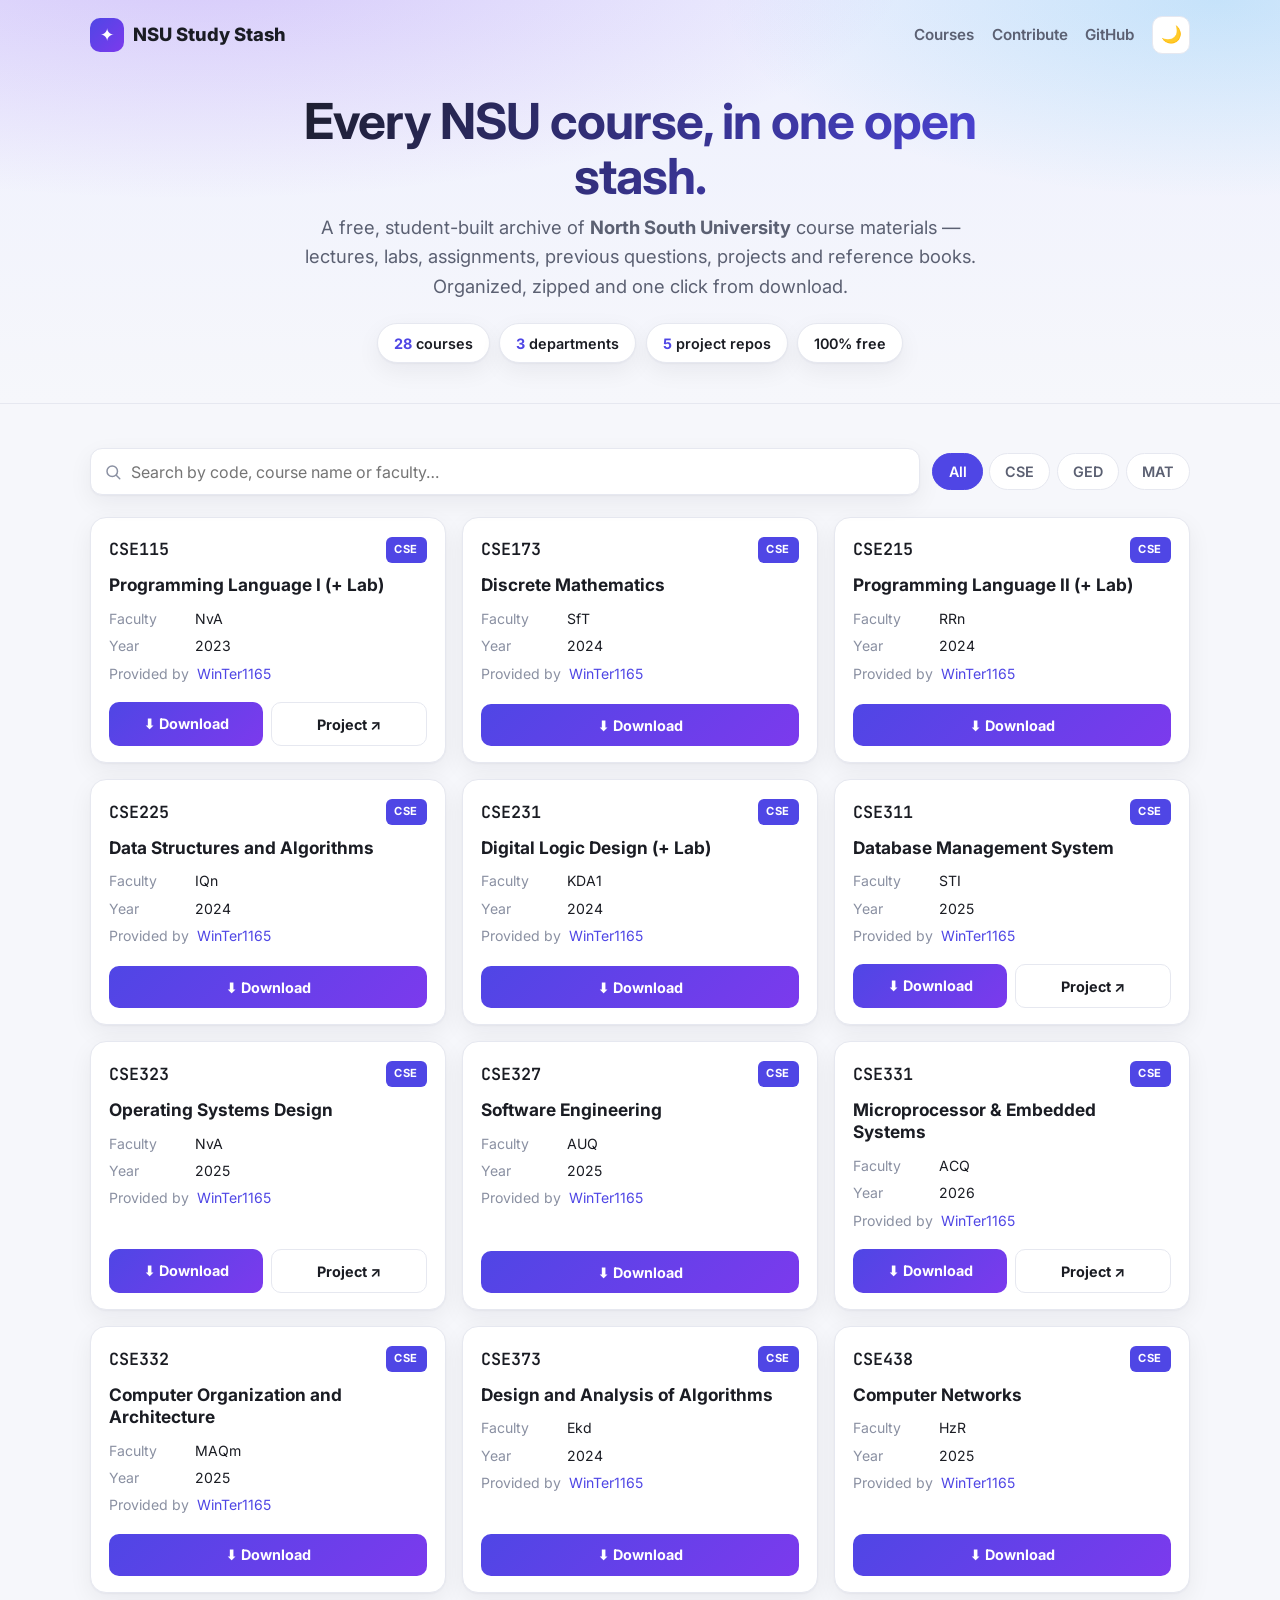
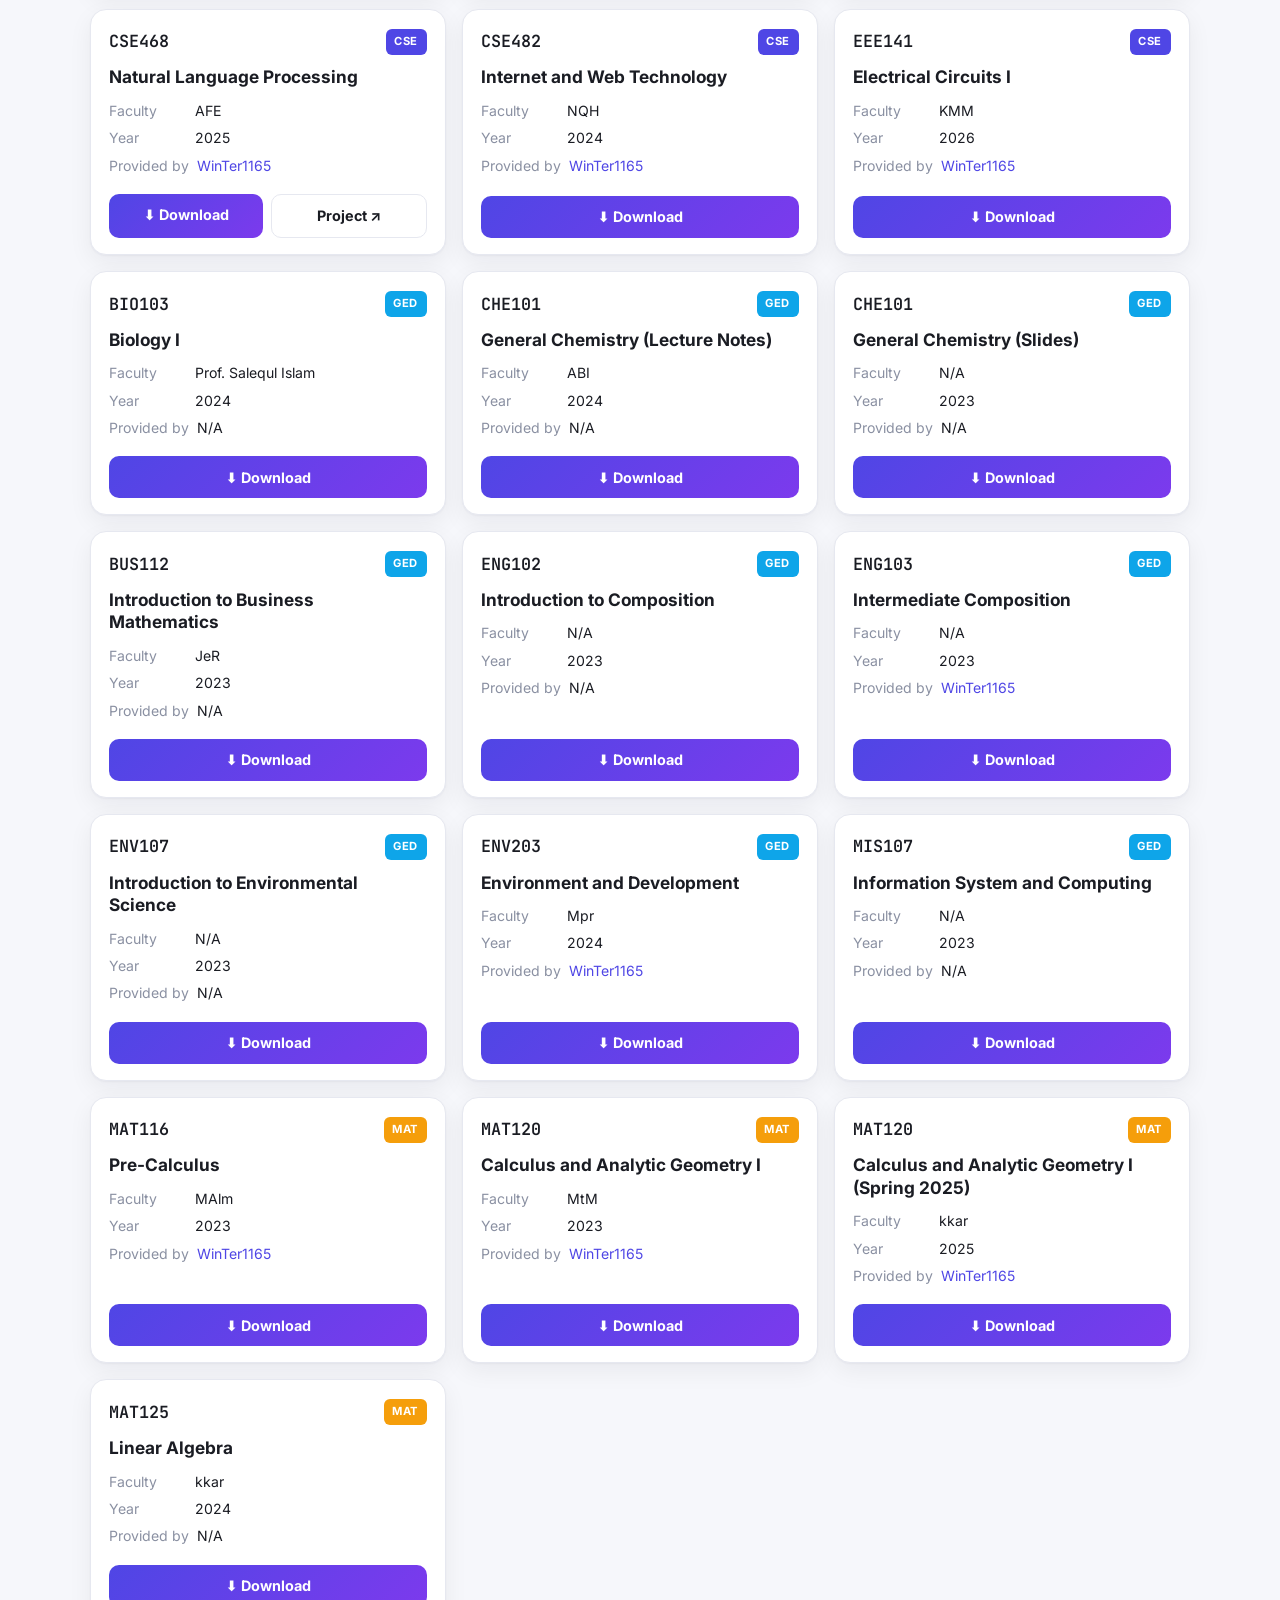
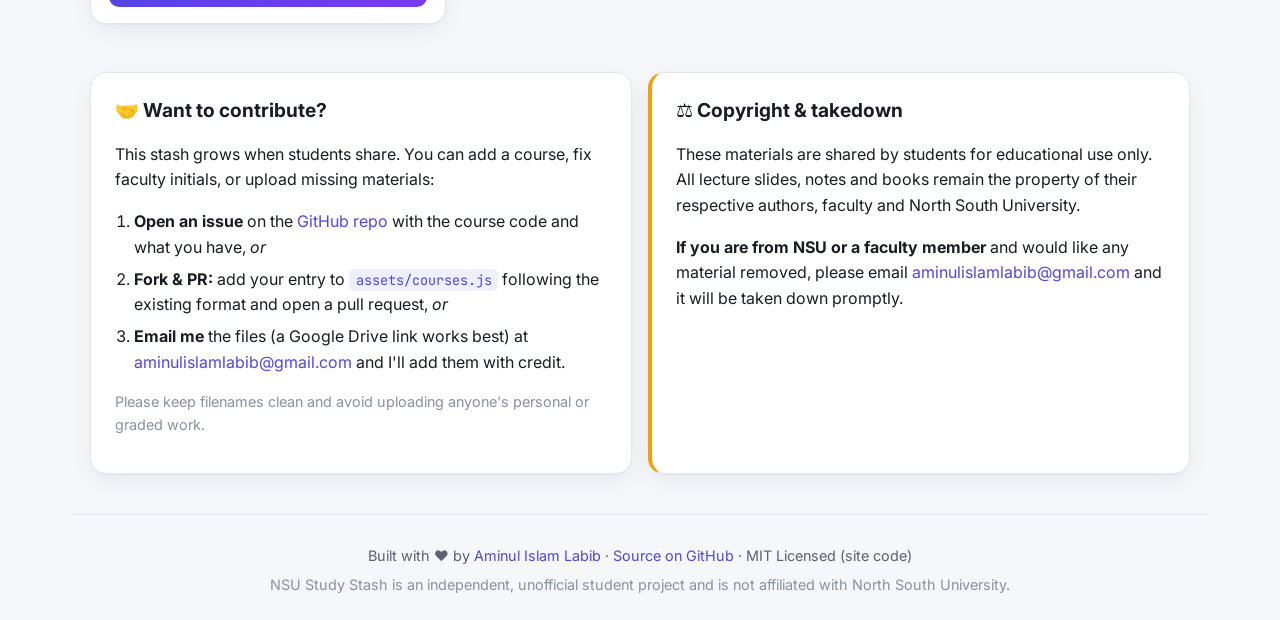
==== index.html @ 2e7987bb "Update index.html" ====
<!DOCTYPE html>
<html lang="en">
<head>
  <meta charset="UTF-8" />
  <meta name="viewport" content="width=device-width, initial-scale=1.0" />
  <meta name="theme-color" content="#4f46e5" />

  <title>NSU Study Stash — Free NSU Course Materials, Notes, Labs & Projects</title>
  <meta name="description" content="A free, open archive of North South University (NSU) course materials — lectures, labs, assignments, exams, projects and books for CSE, GED and MAT courses. Download via Google Drive." />
  <meta name="keywords" content="NSU, North South University, course materials, NSU CSE, NSU notes, NSU previous questions, NSU labs, CSE115, CSE173, CSE331, MAT120, study resources, Bangladesh university" />
  <meta name="author" content="WinTer1165" />
  <meta name="robots" content="index, follow" />
  <link rel="canonical" href="https://winter1165.github.io/nsu-study-stash/" />

  <!-- Open Graph -->
  <meta property="og:type" content="website" />
  <meta property="og:title" content="NSU Study Stash — Free NSU Course Materials" />
  <meta property="og:description" content="Open archive of NSU course materials — lectures, labs, assignments, exams and projects for CSE, GED and MAT. Free Google Drive downloads." />
  <meta property="og:url" content="https://winter1165.github.io/nsu-study-stash/" />
  <meta property="og:site_name" content="NSU Study Stash" />

  <!-- Twitter -->
  <meta name="twitter:card" content="summary_large_image" />
  <meta name="twitter:title" content="NSU Study Stash — Free NSU Course Materials" />
  <meta name="twitter:description" content="Open archive of NSU course materials for CSE, GED and MAT. Free downloads." />

  <link rel="icon" href="data:image/svg+xml,%3Csvg xmlns='http://www.w3.org/2000/svg' viewBox='0 0 100 100'%3E%3Crect width='100' height='100' rx='22' fill='%234f46e5'/%3E%3Ctext x='50' y='70' font-size='60' text-anchor='middle' fill='white' font-family='Arial' font-weight='bold'%3E%E2%9C%A6%3C/text%3E%3C/svg%3E" />

  <link rel="preconnect" href="https://fonts.googleapis.com" />
  <link rel="preconnect" href="https://fonts.gstatic.com" crossorigin />
  <link href="https://fonts.googleapis.com/css2?family=Inter:wght@400;500;600;700;800&family=JetBrains+Mono:wght@600&display=swap" rel="stylesheet" />
  <link rel="stylesheet" href="assets/styles.css" />

  <!-- Structured data -->
  <script type="application/ld+json">
  {
    "@context": "https://schema.org",
    "@type": "CollectionPage",
    "name": "NSU Study Stash",
    "description": "Open archive of North South University course materials for CSE, GED and MAT courses.",
    "url": "https://winter1165.github.io/nsu-study-stash/",
    "author": { "@type": "Person", "name": "WinTer1165", "url": "https://github.com/WinTer1165" },
    "license": "https://opensource.org/licenses/MIT"
  }
  </script>
</head>
<body>
  <a class="skip-link" href="#courses">Skip to courses</a>

  <header class="hero">
    <div class="hero__bar">
      <div class="brand">
        <span class="brand__mark" aria-hidden="true">✦</span>
        <span class="brand__name">NSU Study Stash</span>
      </div>
      <nav class="hero__nav" aria-label="Primary">
        <a href="#courses">Courses</a>
        <a href="#contribute">Contribute</a>
        <a href="https://github.com/WinTer1165/nsu-study-stash" target="_blank" rel="noopener">GitHub</a>
        <button id="themeToggle" class="theme-toggle" type="button" aria-label="Toggle dark mode">🌙</button>
      </nav>
    </div>

    <div class="hero__content">
      <h1>Every NSU course, in one open stash.</h1>
      <p class="hero__sub">
        A free, student-built archive of <strong>North South University</strong> course materials —
        lectures, labs, assignments, previous questions, projects and reference books.
        Organized, zipped and one click from download.
      </p>
      <div class="stats" id="stats" aria-live="polite"></div>
    </div>
  </header>

  <main>
    <section class="controls" aria-label="Search and filter">
      <div class="search">
        <svg viewBox="0 0 24 24" aria-hidden="true"><path d="M21 21l-4.35-4.35M11 18a7 7 0 1 1 0-14 7 7 0 0 1 0 14z" fill="none" stroke="currentColor" stroke-width="2" stroke-linecap="round"/></svg>
        <input id="search" type="search" placeholder="Search by code, course name or faculty…" aria-label="Search courses" autocomplete="off" />
      </div>
      <div class="filters" id="filters" role="tablist" aria-label="Filter by department"></div>
    </section>

    <section id="courses" class="grid" aria-label="Course list"></section>
    <p id="empty" class="empty" hidden>No courses match your search.</p>
  </main>

  <section id="contribute" class="info">
    <div class="info__card">
      <h2>🤝 Want to contribute?</h2>
      <p>This stash grows when students share. You can add a course, fix faculty initials, or upload missing materials:</p>
      <ol>
        <li><strong>Open an issue</strong> on the <a href="https://github.com/WinTer1165/nsu-study-stash/issues" target="_blank" rel="noopener">GitHub repo</a> with the course code and what you have, <em>or</em></li>
        <li><strong>Fork &amp; PR:</strong> add your entry to <code>assets/courses.js</code> following the existing format and open a pull request, <em>or</em></li>
        <li><strong>Email me</strong> the files (a Google Drive link works best) at <a href="mailto:aminulislamlabib@gmail.com?subject=NSU%20Study%20Stash%20—%20Contribution">aminulislamlabib@gmail.com</a> and I'll add them with credit.</li>
      </ol>
      <p class="muted">Please keep filenames clean and avoid uploading anyone's personal or graded work.</p>
    </div>

    <div class="info__card info__card--alt">
      <h2>⚖️ Copyright &amp; takedown</h2>
      <p>
        These materials are shared by students for educational use only. All lecture slides, notes and books
        remain the property of their respective authors, faculty and North South University.
      </p>
      <p>
        <strong>If you are from NSU or a faculty member</strong> and would like any material removed, please email
        <a href="mailto:aminulislamlabib@gmail.com?subject=NSU%20Study%20Stash%20—%20Takedown%20Request">aminulislamlabib@gmail.com</a>
        and it will be taken down promptly.
      </p>
    </div>
  </section>

  <footer class="footer">
    <p>
      Built with ♥ by <a href="https://github.com/WinTer1165" target="_blank" rel="noopener">Aminul Islam Labib</a>
      · <a href="https://github.com/WinTer1165/nsu-study-stash" target="_blank" rel="noopener">Source on GitHub</a>
      · MIT Licensed (site code)
    </p>
    <p class="muted">NSU Study Stash is an independent, unofficial student project and is not affiliated with North South University.</p>
  </footer>

  <script src="assets/courses.js"></script>
  <script src="assets/app.js"></script>
</body>
</html>
---- assets/styles.css ----
/* ===== NSU Study Stash — styles ===== */
:root {
  --bg: #f6f7fb;
  --bg-elev: #ffffff;
  --text: #1a1c23;
  --text-soft: #5b6072;
  --muted: #8a90a2;
  --border: #e6e8f0;
  --brand: #4f46e5;
  --brand-2: #7c3aed;
  --brand-soft: #eef0fe;
  --accent: #0ea5e9;
  --shadow: 0 1px 2px rgba(16,24,40,.04), 0 8px 24px rgba(16,24,40,.06);
  --shadow-lg: 0 12px 40px rgba(16,24,40,.12);
  --radius: 16px;
  --cse: #4f46e5; --ged: #0ea5e9; --mat: #f59e0b;
}
:root[data-theme="dark"] {
  --bg: #0c0e16;
  --bg-elev: #151823;
  --text: #eceef5;
  --text-soft: #aeb4c6;
  --muted: #767d92;
  --border: #242838;
  --brand-soft: #1c1f3a;
  --shadow: 0 1px 2px rgba(0,0,0,.3), 0 8px 24px rgba(0,0,0,.35);
  --shadow-lg: 0 16px 48px rgba(0,0,0,.55);
}

* { box-sizing: border-box; }
html { scroll-behavior: smooth; }
body {
  margin: 0;
  font-family: "Inter", system-ui, -apple-system, Segoe UI, Roboto, sans-serif;
  background: var(--bg);
  color: var(--text);
  line-height: 1.6;
  -webkit-font-smoothing: antialiased;
}
a { color: var(--brand); text-decoration: none; }
a:hover { text-decoration: underline; }
.muted { color: var(--muted); font-size: .9rem; }

.skip-link {
  position: absolute; left: -999px; top: 0; background: var(--brand); color: #fff;
  padding: .6rem 1rem; border-radius: 0 0 8px 0; z-index: 100;
}
.skip-link:focus { left: 0; }

/* ---------- Hero ---------- */
.hero {
  background:
    radial-gradient(1200px 400px at 15% -10%, rgba(124,58,237,.22), transparent 60%),
    radial-gradient(900px 360px at 95% 0%, rgba(14,165,233,.18), transparent 55%),
    linear-gradient(180deg, var(--brand-soft), transparent);
  padding-bottom: 2.5rem;
  border-bottom: 1px solid var(--border);
}
.hero__bar {
  max-width: 1140px; margin: 0 auto; padding: 1rem 1.25rem;
  display: flex; align-items: center; justify-content: space-between; gap: 1rem;
}
.brand { display: flex; align-items: center; gap: .55rem; font-weight: 800; font-size: 1.15rem; }
.brand__mark {
  display: grid; place-items: center; width: 34px; height: 34px; border-radius: 10px;
  background: linear-gradient(135deg, var(--brand), var(--brand-2)); color: #fff; font-size: 1.1rem;
}
.hero__nav { display: flex; align-items: center; gap: 1.1rem; font-weight: 600; font-size: .95rem; }
.hero__nav a { color: var(--text-soft); }
.hero__nav a:hover { color: var(--brand); text-decoration: none; }
.theme-toggle {
  border: 1px solid var(--border); background: var(--bg-elev); border-radius: 10px;
  width: 38px; height: 38px; cursor: pointer; font-size: 1.05rem; line-height: 1;
}
.hero__content { max-width: 820px; margin: 1.5rem auto 0; padding: 0 1.25rem; text-align: center; }
.hero h1 {
  font-size: clamp(1.9rem, 5vw, 3.1rem); line-height: 1.1; margin: .4rem 0 .6rem; letter-spacing: -.02em;
  background: linear-gradient(120deg, var(--text), var(--brand)); -webkit-background-clip: text; background-clip: text; color: transparent;
}
.hero__sub { color: var(--text-soft); font-size: clamp(1rem, 2.2vw, 1.15rem); margin: 0 auto; max-width: 680px; }
.stats { display: flex; flex-wrap: wrap; justify-content: center; gap: .6rem; margin-top: 1.4rem; }
.stat {
  background: var(--bg-elev); border: 1px solid var(--border); border-radius: 999px;
  padding: .45rem 1rem; font-size: .9rem; font-weight: 600; box-shadow: var(--shadow);
}
.stat b { color: var(--brand); }

/* ---------- Controls ---------- */
main { max-width: 1140px; margin: 0 auto; padding: 1.75rem 1.25rem 2rem; }
.controls {
  position: sticky; top: 0; z-index: 20; background: var(--bg);
  padding: 1rem 0 .85rem; margin-bottom: .5rem;
  display: flex; flex-wrap: wrap; gap: .8rem; align-items: center; justify-content: space-between;
}
.search {
  flex: 1 1 280px; display: flex; align-items: center; gap: .55rem;
  background: var(--bg-elev); border: 1px solid var(--border); border-radius: 12px; padding: .15rem .8rem;
  box-shadow: var(--shadow);
}
.search svg { width: 18px; height: 18px; color: var(--muted); flex: none; }
.search input {
  flex: 1; border: none; outline: none; background: transparent; color: var(--text);
  font-size: 1rem; padding: .65rem 0; font-family: inherit;
}
.filters { display: flex; flex-wrap: wrap; gap: .4rem; }
.filters button {
  border: 1px solid var(--border); background: var(--bg-elev); color: var(--text-soft);
  padding: .55rem .95rem; border-radius: 999px; font-weight: 600; font-size: .9rem; cursor: pointer;
  font-family: inherit; transition: all .15s ease;
}
.filters button:hover { color: var(--text); }
.filters button[aria-selected="true"] {
  background: var(--brand); border-color: var(--brand); color: #fff;
}

/* ---------- Grid ---------- */
.grid {
  display: grid; gap: 1rem;
  grid-template-columns: repeat(auto-fill, minmax(290px, 1fr));
}
.card {
  background: var(--bg-elev); border: 1px solid var(--border); border-radius: var(--radius);
  padding: 1.15rem 1.15rem 1rem; display: flex; flex-direction: column; gap: .7rem;
  box-shadow: var(--shadow); transition: transform .16s ease, box-shadow .16s ease, border-color .16s ease;
}
.card:hover { transform: translateY(-3px); box-shadow: var(--shadow-lg); border-color: var(--brand); }
.card__top { display: flex; align-items: center; justify-content: space-between; gap: .5rem; }
.code { font-family: "JetBrains Mono", ui-monospace, monospace; font-weight: 600; font-size: 1.05rem; }
.badge {
  font-size: .7rem; font-weight: 700; letter-spacing: .04em; text-transform: uppercase;
  padding: .25rem .55rem; border-radius: 6px; color: #fff;
}
.badge--cse { background: var(--cse); } .badge--ged { background: var(--ged); } .badge--mat { background: var(--mat); }
.card__name { font-weight: 700; font-size: 1.08rem; margin: 0; line-height: 1.3; }
.meta { display: flex; flex-direction: column; gap: .3rem; font-size: .88rem; color: var(--text-soft); }
.meta div { display: flex; gap: .5rem; }
.meta .k { color: var(--muted); min-width: 78px; flex: none; }
.meta .v { color: var(--text); }
.card__actions { display: flex; gap: .55rem; margin-top: auto; padding-top: .35rem; }
.btn {
  flex: 1; text-align: center; padding: .6rem .8rem; border-radius: 10px; font-weight: 700;
  font-size: .9rem; border: 1px solid var(--border); cursor: pointer; transition: all .15s ease;
}
.btn--dl { background: linear-gradient(135deg, var(--brand), var(--brand-2)); color: #fff; border: none; }
.btn--dl:hover { filter: brightness(1.07); text-decoration: none; }
.btn--repo { background: var(--bg-elev); color: var(--text); }
.btn--repo:hover { border-color: var(--brand); color: var(--brand); text-decoration: none; }
.empty { text-align: center; color: var(--muted); padding: 3rem 0; font-size: 1.05rem; }

/* ---------- Info / footer ---------- */
.info {
  max-width: 1140px; margin: 1rem auto 0; padding: 0 1.25rem;
  display: grid; gap: 1rem; grid-template-columns: repeat(auto-fit, minmax(300px, 1fr));
}
.info__card {
  background: var(--bg-elev); border: 1px solid var(--border); border-radius: var(--radius);
  padding: 1.4rem 1.5rem; box-shadow: var(--shadow);
}
.info__card--alt { border-left: 4px solid var(--mat); }
.info__card h2 { margin: 0 0 .6rem; font-size: 1.2rem; }
.info__card ol { padding-left: 1.2rem; margin: .5rem 0; }
.info__card li { margin: .4rem 0; }
code {
  font-family: "JetBrains Mono", ui-monospace, monospace; font-size: .85em;
  background: var(--brand-soft); padding: .12rem .4rem; border-radius: 5px; color: var(--brand);
}
.footer { max-width: 1140px; margin: 2.5rem auto 1.5rem; padding: 1.5rem 1.25rem 0; border-top: 1px solid var(--border); text-align: center; color: var(--text-soft); font-size: .9rem; }
.footer p { margin: .35rem 0; }

@media (max-width: 560px) {
  .hero__nav a:not(:last-child) { display: none; }
  .controls { position: static; }
  .card__name { font-size: 1.02rem; }
}
@media (prefers-reduced-motion: reduce) {
  * { transition: none !important; scroll-behavior: auto !important; }
}
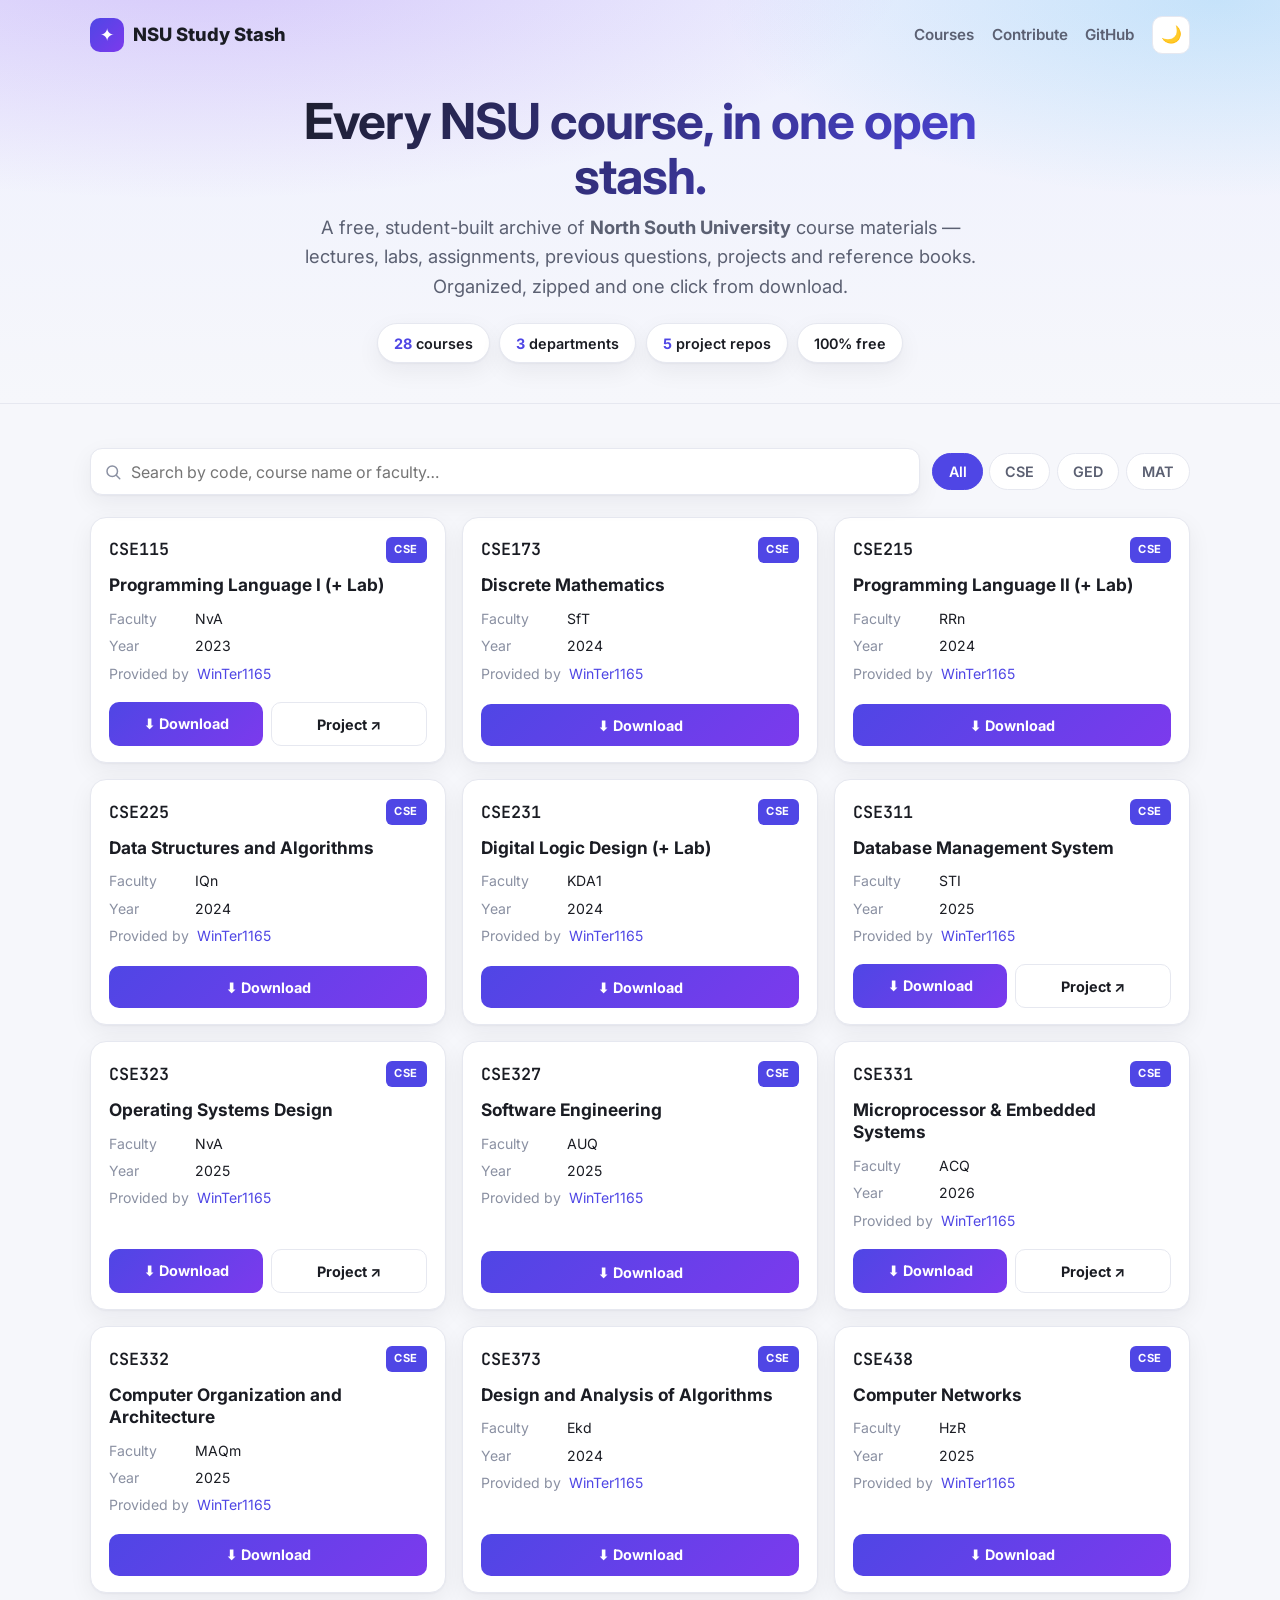
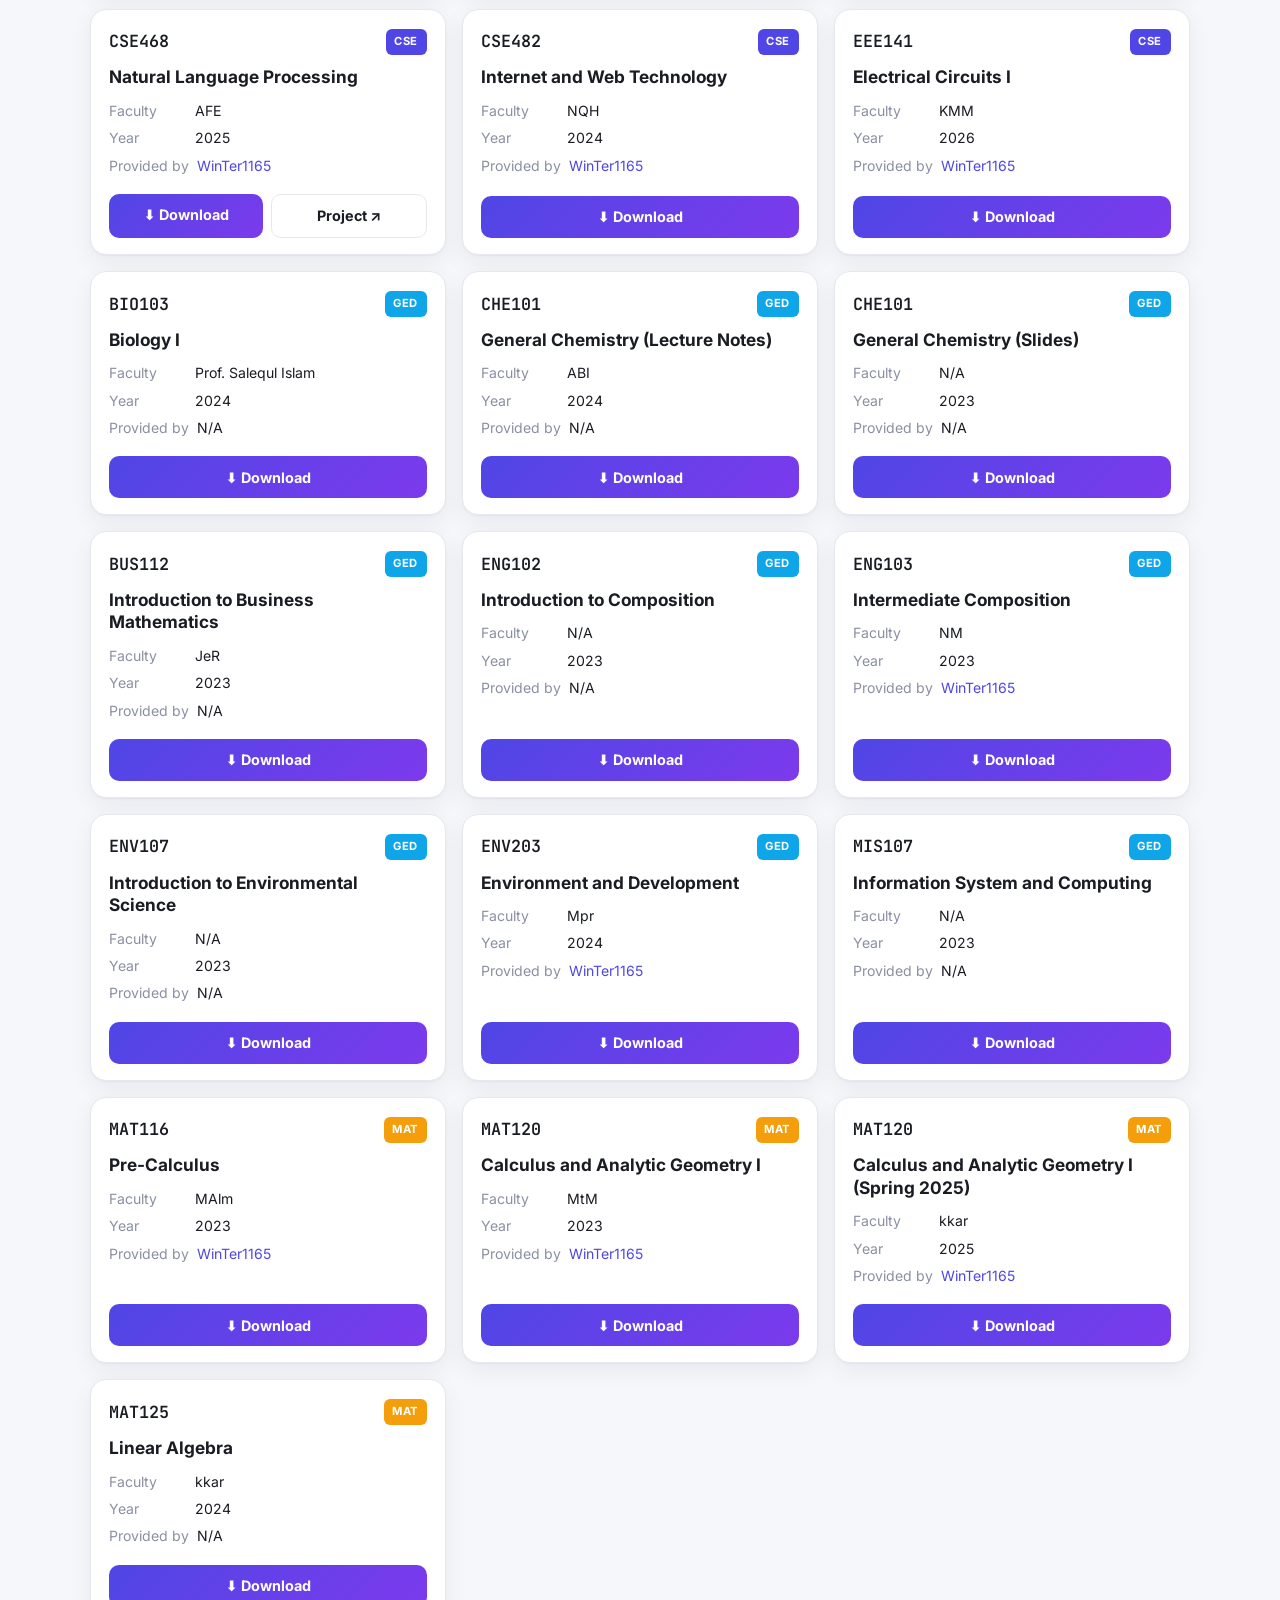
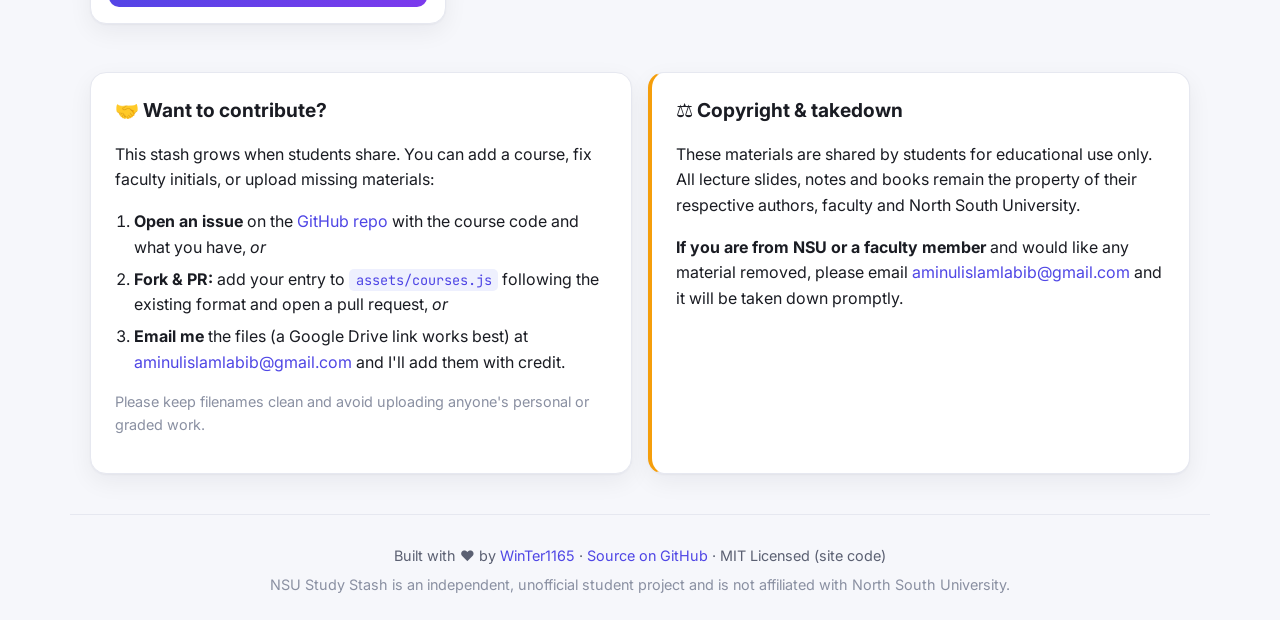
==== commit b0579207: "Update index.html" ====
--- a/index.html
+++ b/index.html
@@ -113,7 +113,7 @@
 
   <footer class="footer">
     <p>
-      Built with ♥ by <a href="https://github.com/WinTer1165" target="_blank" rel="noopener">Aminul Islam Labib</a>
+      Built with ♥ by <a href="https://github.com/WinTer1165" target="_blank" rel="noopener">WinTer1165</a>
       · <a href="https://github.com/WinTer1165/nsu-study-stash" target="_blank" rel="noopener">Source on GitHub</a>
       · MIT Licensed (site code)
     </p>
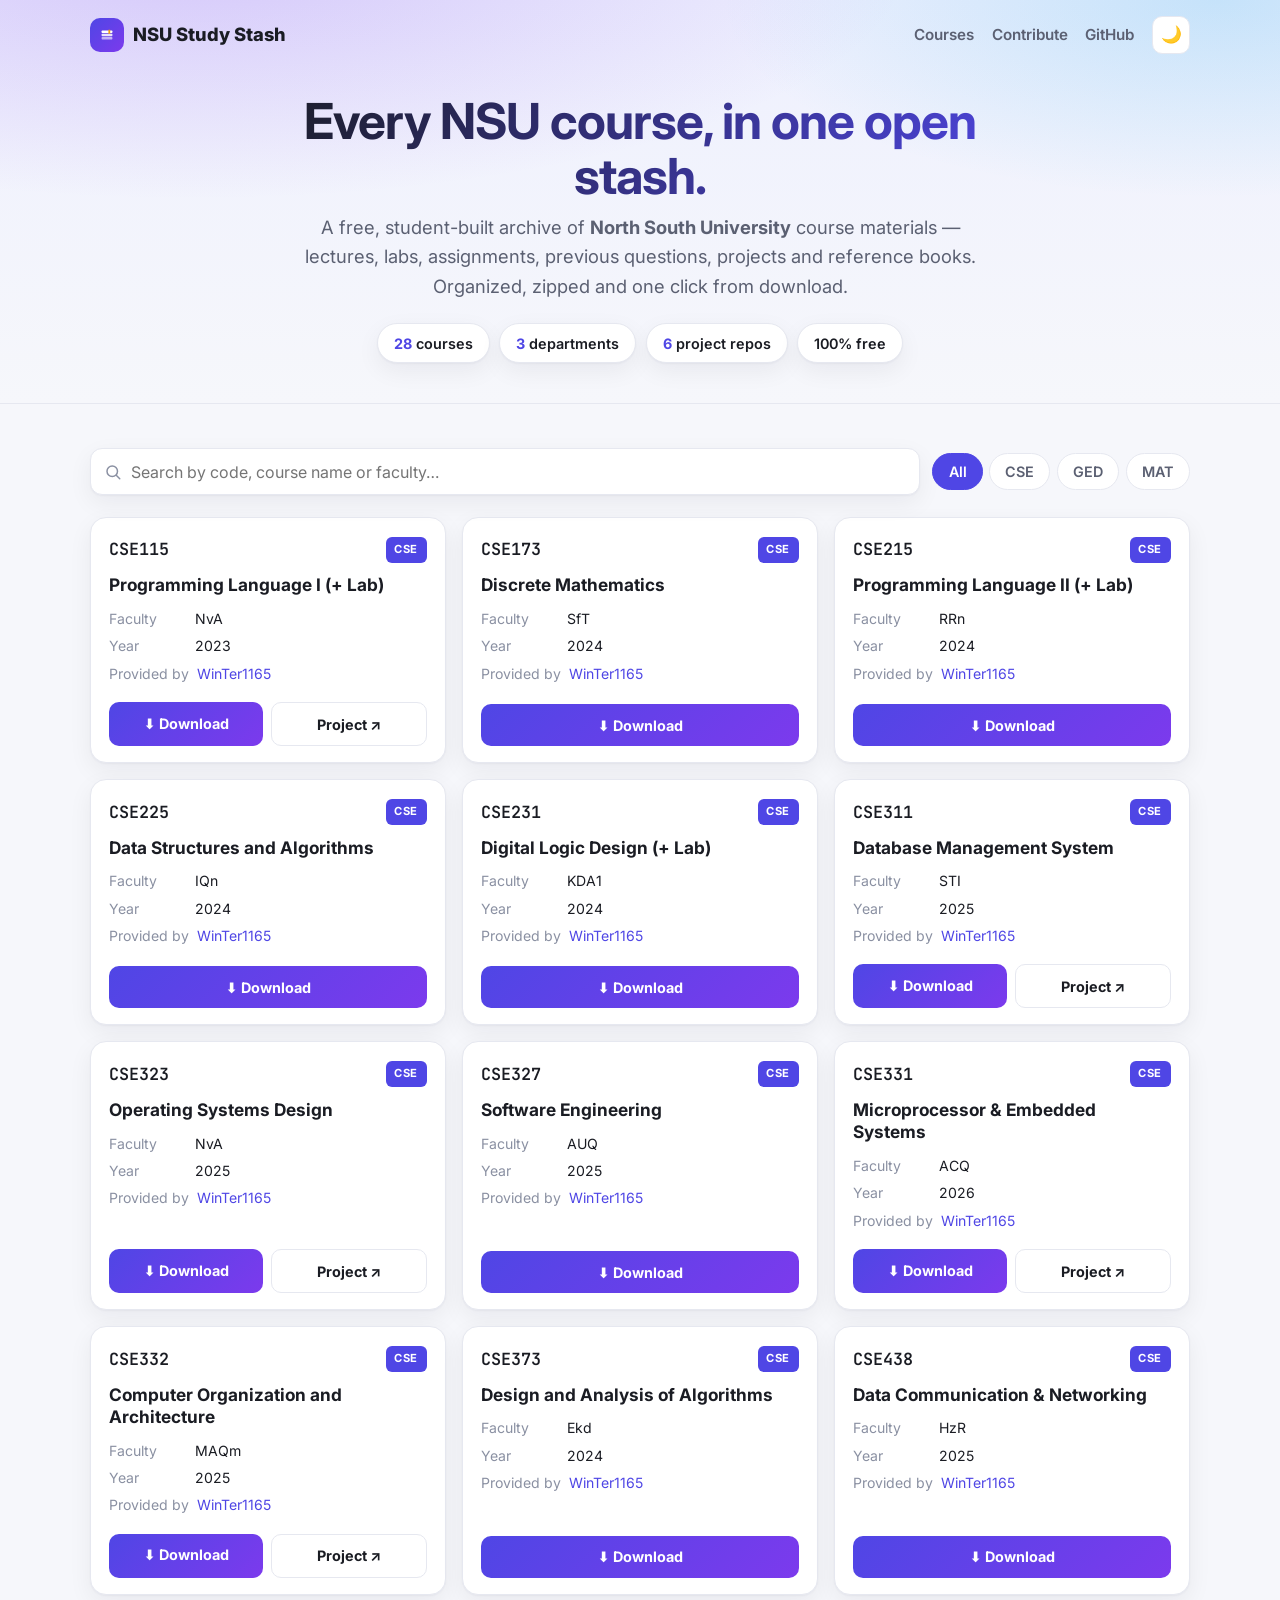
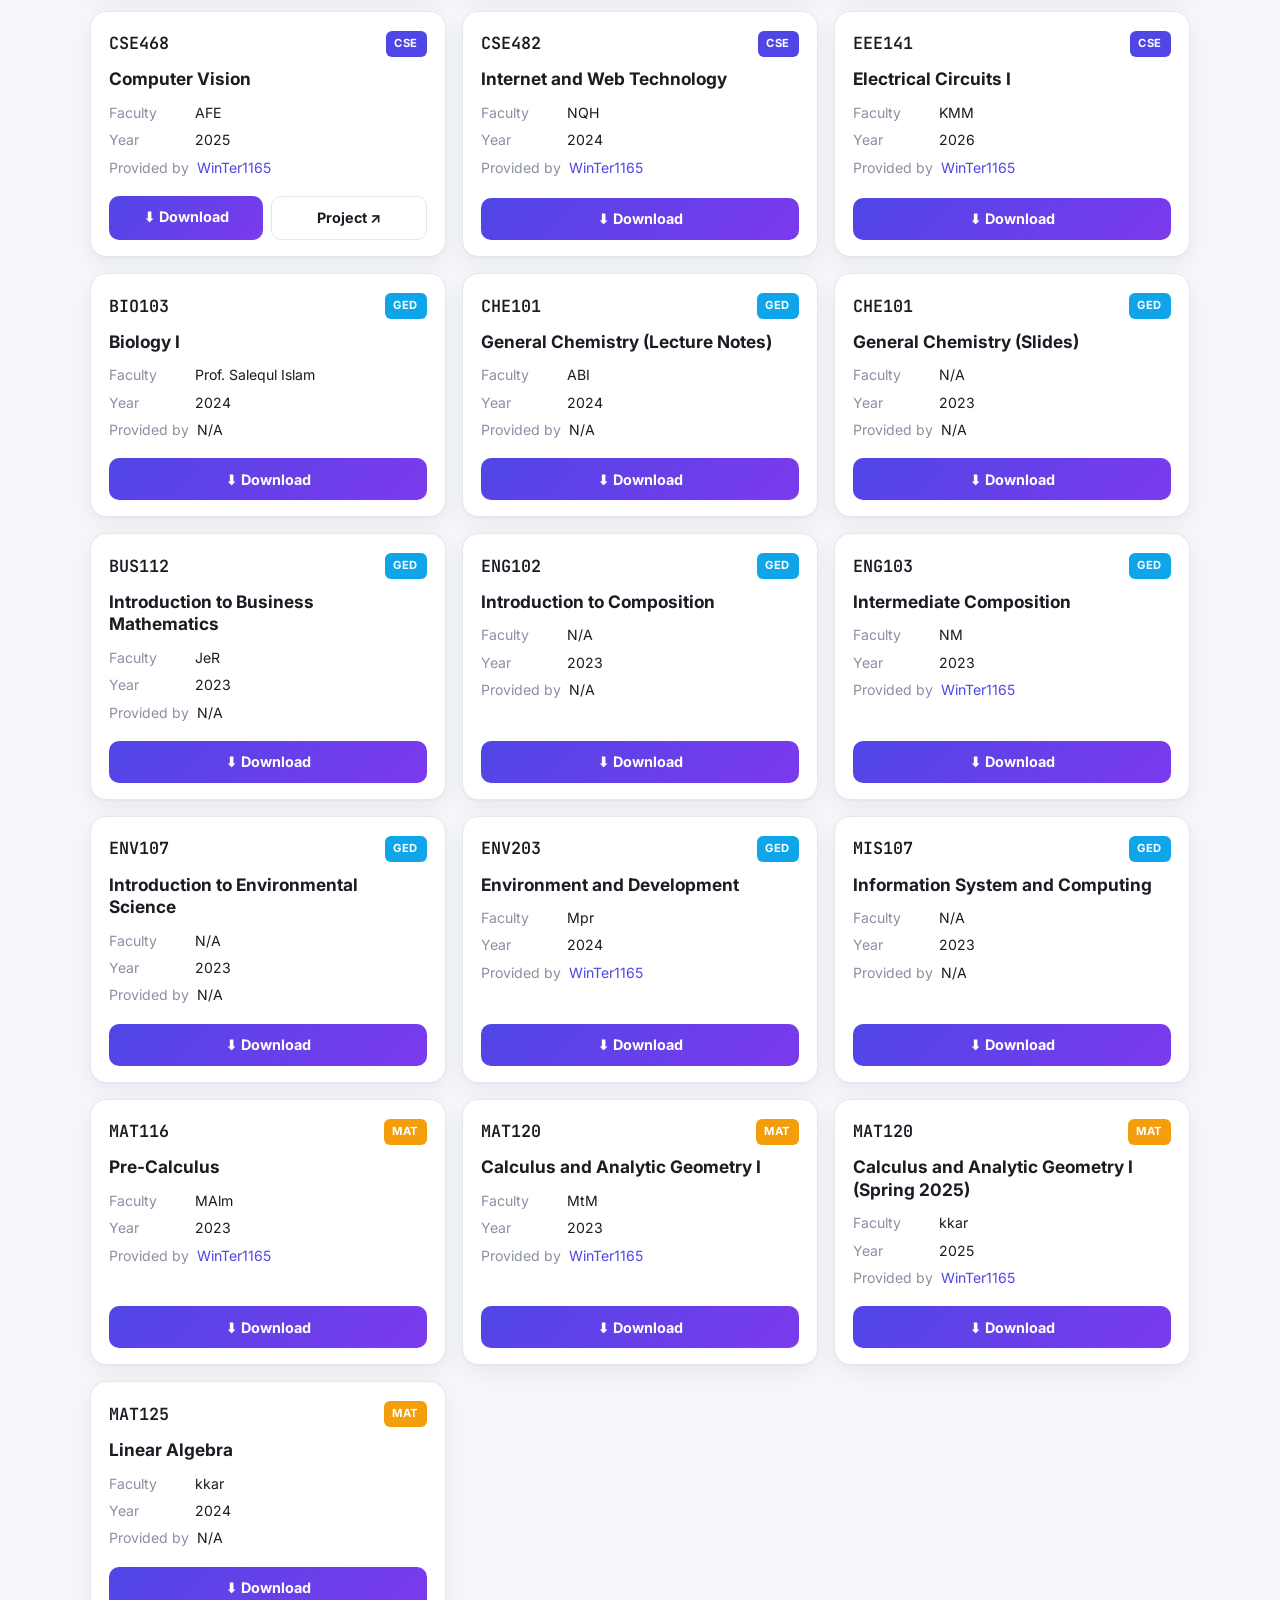
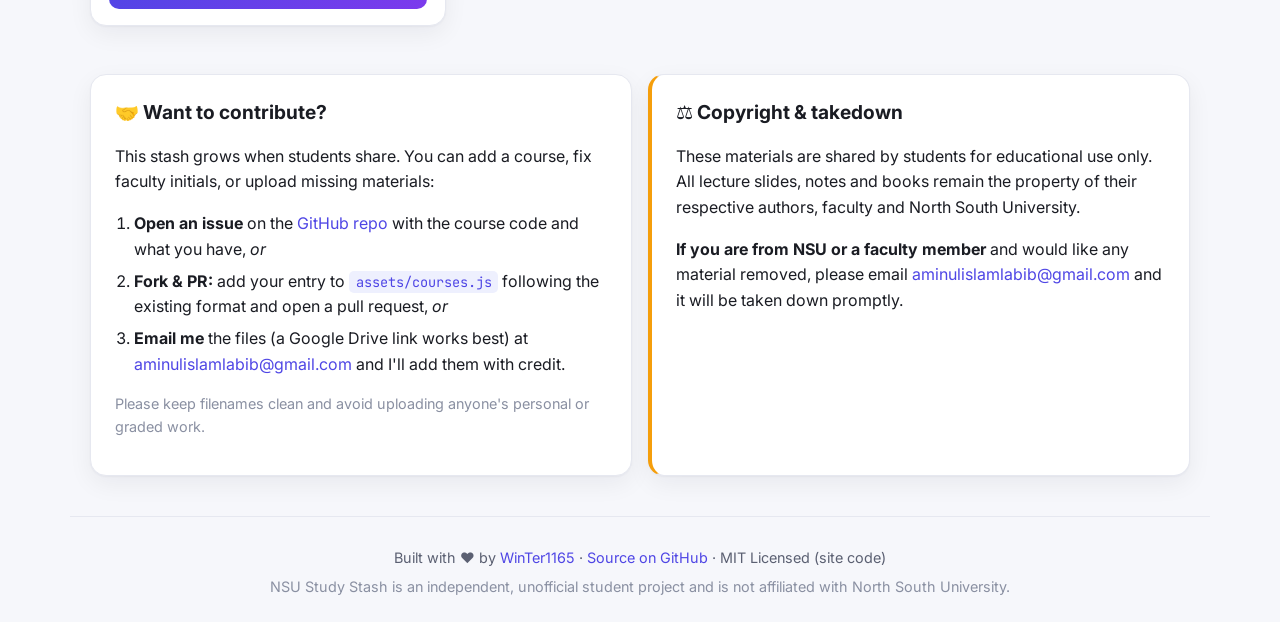
==== commit 2213a187: "Add original logo and use it as favicon and brand mark" ====
--- a/index.html
+++ b/index.html
@@ -24,7 +24,8 @@
   <meta name="twitter:title" content="NSU Study Stash — Free NSU Course Materials" />
   <meta name="twitter:description" content="Open archive of NSU course materials for CSE, GED and MAT. Free downloads." />
 
-  <link rel="icon" href="data:image/svg+xml,%3Csvg xmlns='http://www.w3.org/2000/svg' viewBox='0 0 100 100'%3E%3Crect width='100' height='100' rx='22' fill='%234f46e5'/%3E%3Ctext x='50' y='70' font-size='60' text-anchor='middle' fill='white' font-family='Arial' font-weight='bold'%3E%E2%9C%A6%3C/text%3E%3C/svg%3E" />
+  <link rel="icon" type="image/svg+xml" href="assets/favicon.svg" />
+  <link rel="apple-touch-icon" href="assets/favicon.svg" />
 
   <link rel="preconnect" href="https://fonts.googleapis.com" />
   <link rel="preconnect" href="https://fonts.gstatic.com" crossorigin />
@@ -50,7 +51,16 @@
   <header class="hero">
     <div class="hero__bar">
       <div class="brand">
-        <span class="brand__mark" aria-hidden="true">✦</span>
+        <span class="brand__mark" aria-hidden="true">
+          <svg viewBox="0 0 100 100" width="20" height="20" fill="none" focusable="false">
+            <g fill="#fff">
+              <rect x="23" y="60" width="54" height="12" rx="3.5" opacity="0.6"/>
+              <rect x="23" y="44" width="54" height="12" rx="3.5" opacity="0.85"/>
+              <rect x="23" y="28" width="54" height="12" rx="3.5"/>
+            </g>
+            <path d="M57 24 h9 v22 l-4.5 -4 -4.5 4 z" fill="#f59e0b"/>
+          </svg>
+        </span>
         <span class="brand__name">NSU Study Stash</span>
       </div>
       <nav class="hero__nav" aria-label="Primary">
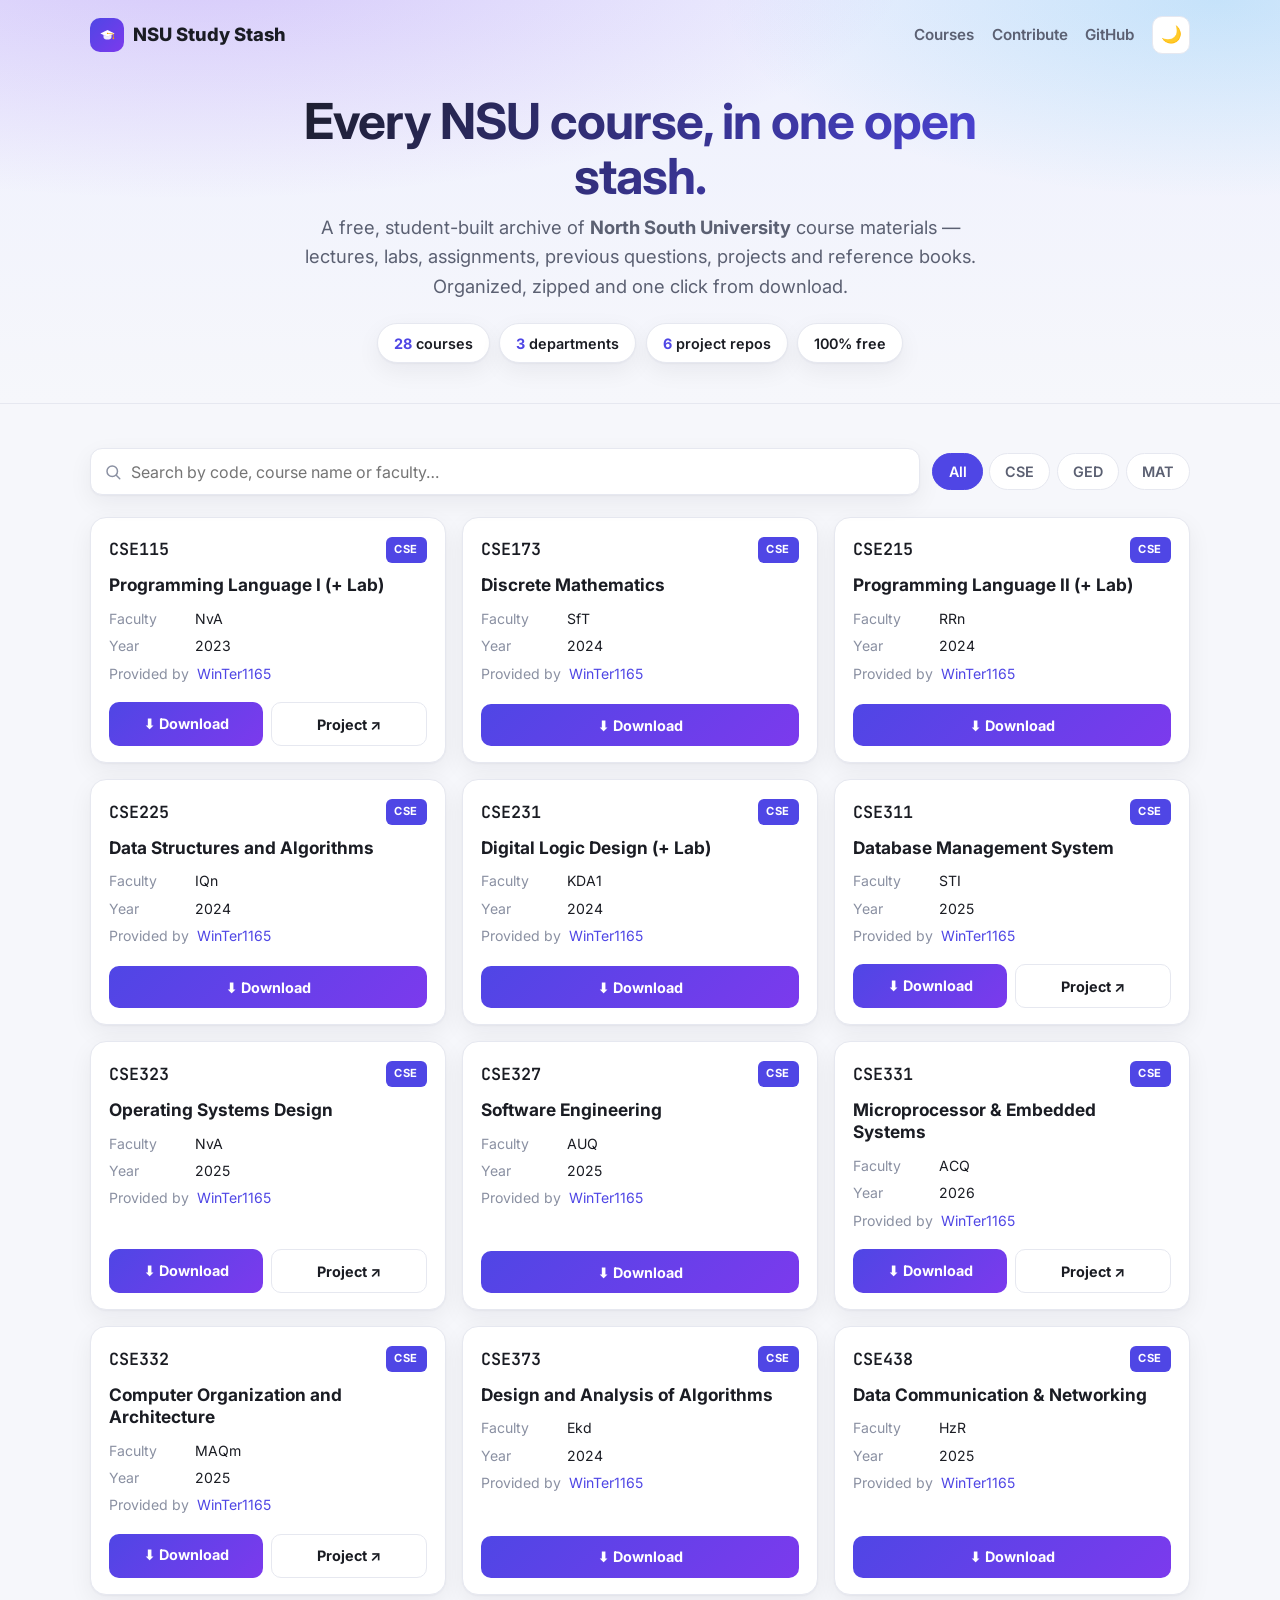
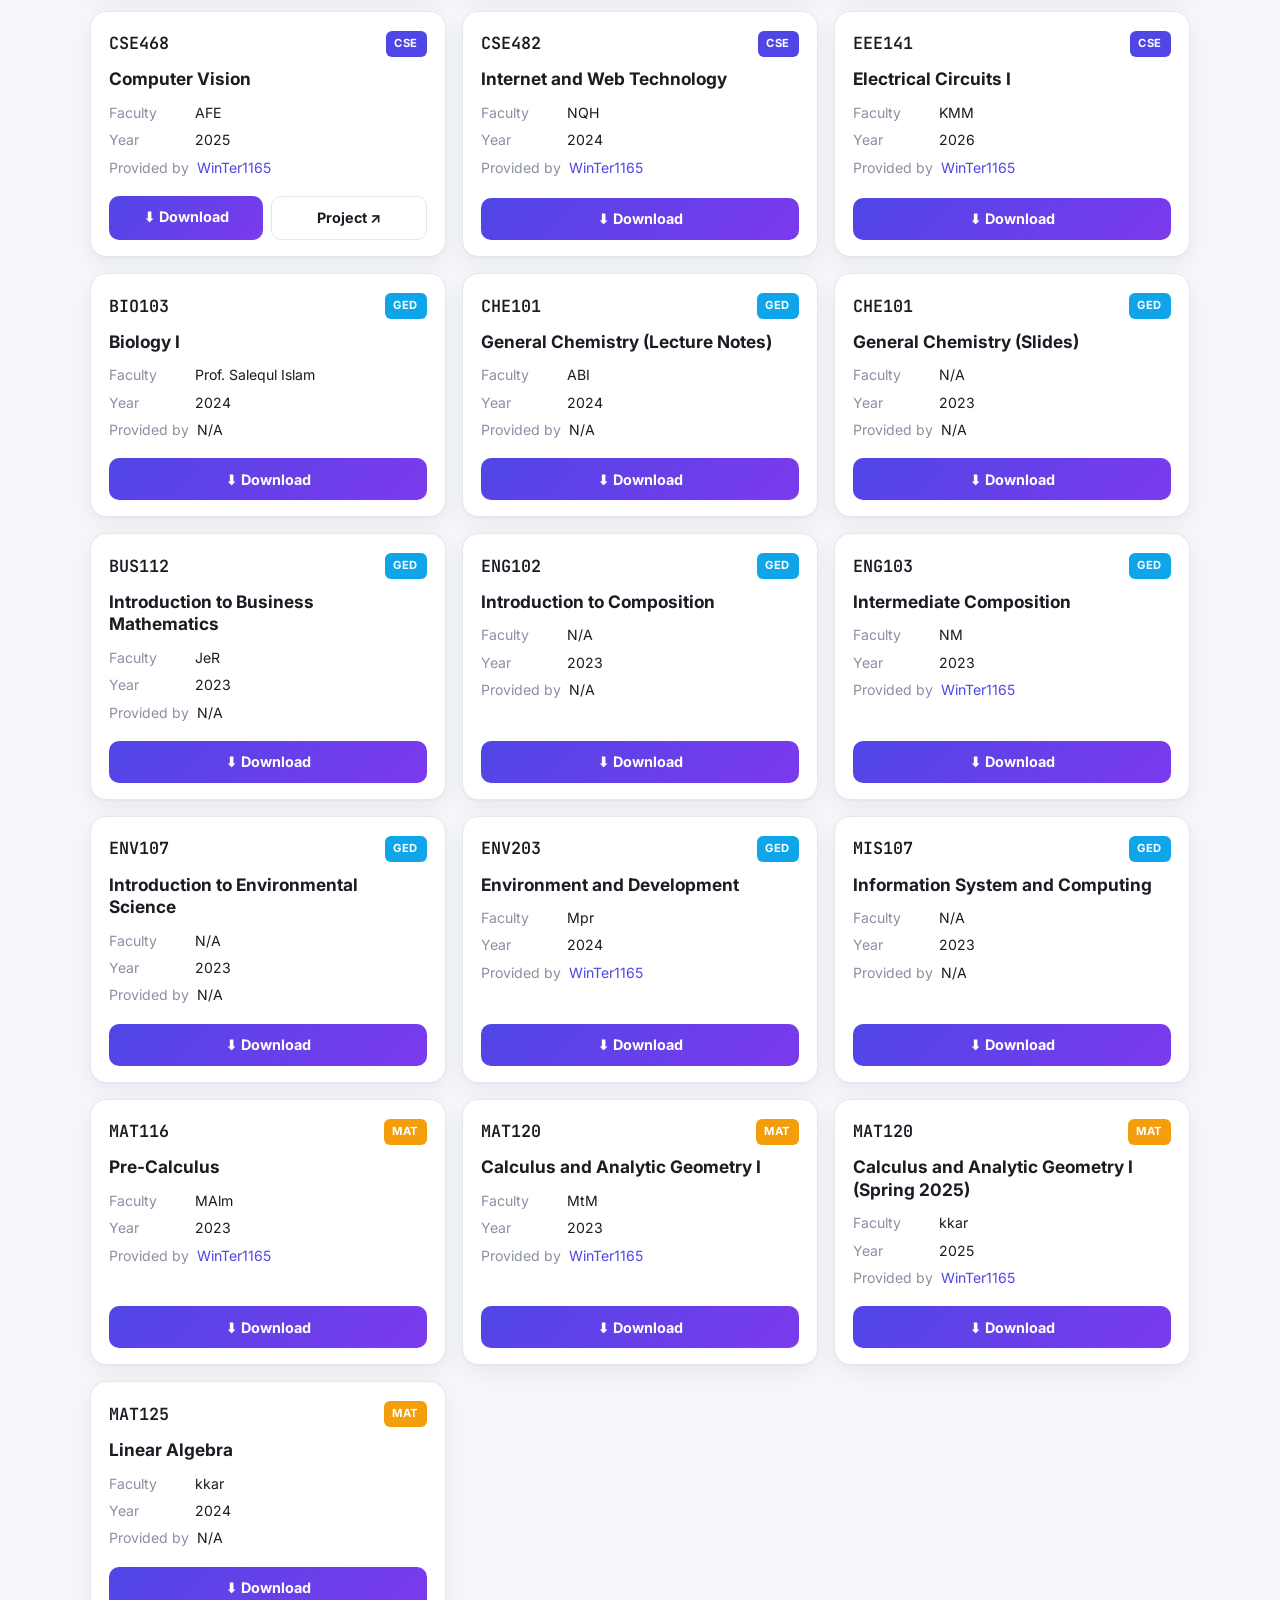
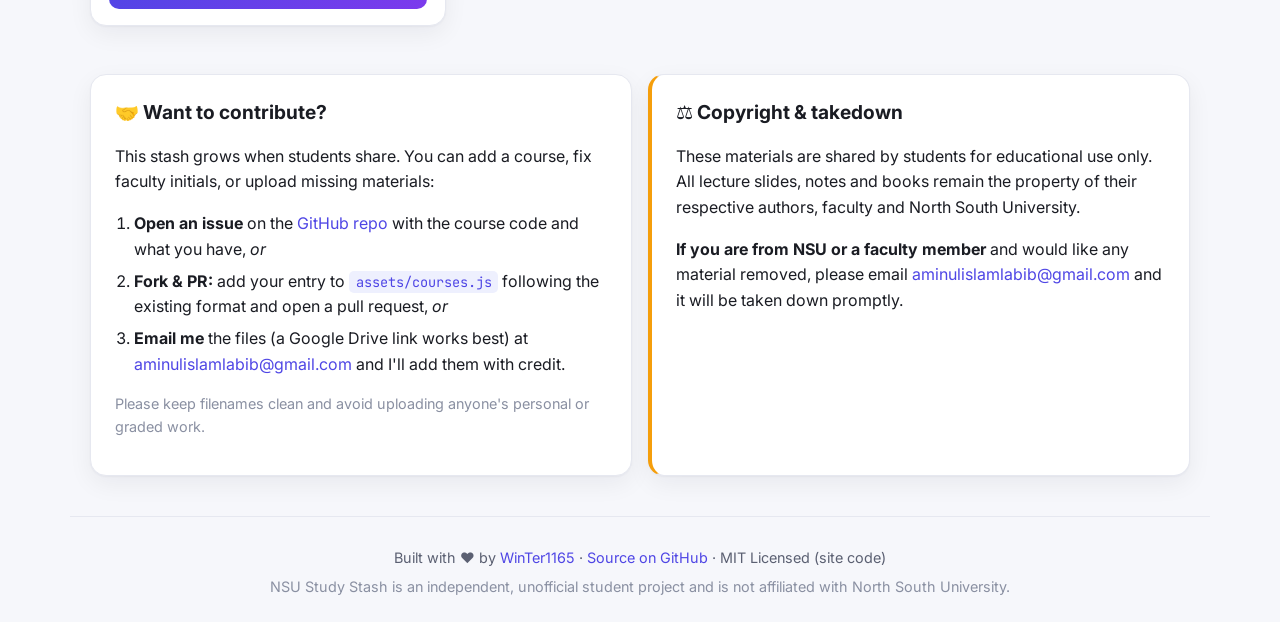
==== commit 9609eb86: "Redesign logo as graduation cap with tassel" ====
--- a/index.html
+++ b/index.html
@@ -52,13 +52,12 @@
     <div class="hero__bar">
       <div class="brand">
         <span class="brand__mark" aria-hidden="true">
-          <svg viewBox="0 0 100 100" width="20" height="20" fill="none" focusable="false">
-            <g fill="#fff">
-              <rect x="23" y="60" width="54" height="12" rx="3.5" opacity="0.6"/>
-              <rect x="23" y="44" width="54" height="12" rx="3.5" opacity="0.85"/>
-              <rect x="23" y="28" width="54" height="12" rx="3.5"/>
-            </g>
-            <path d="M57 24 h9 v22 l-4.5 -4 -4.5 4 z" fill="#f59e0b"/>
+          <svg viewBox="0 0 100 100" width="21" height="21" focusable="false">
+            <path d="M31 46 V58 C31 65 40 69 50 69 C60 69 69 65 69 58 V46 L50 55 Z" fill="#fff" opacity="0.9"/>
+            <path d="M50 24 L84 40 L50 56 L16 40 Z" fill="#fff"/>
+            <circle cx="50" cy="40" r="3" fill="#f59e0b"/>
+            <path d="M50 40 L78 42 L78 60" fill="none" stroke="#f59e0b" stroke-width="3.2" stroke-linecap="round" stroke-linejoin="round"/>
+            <circle cx="78" cy="63.5" r="4" fill="#f59e0b"/>
           </svg>
         </span>
         <span class="brand__name">NSU Study Stash</span>
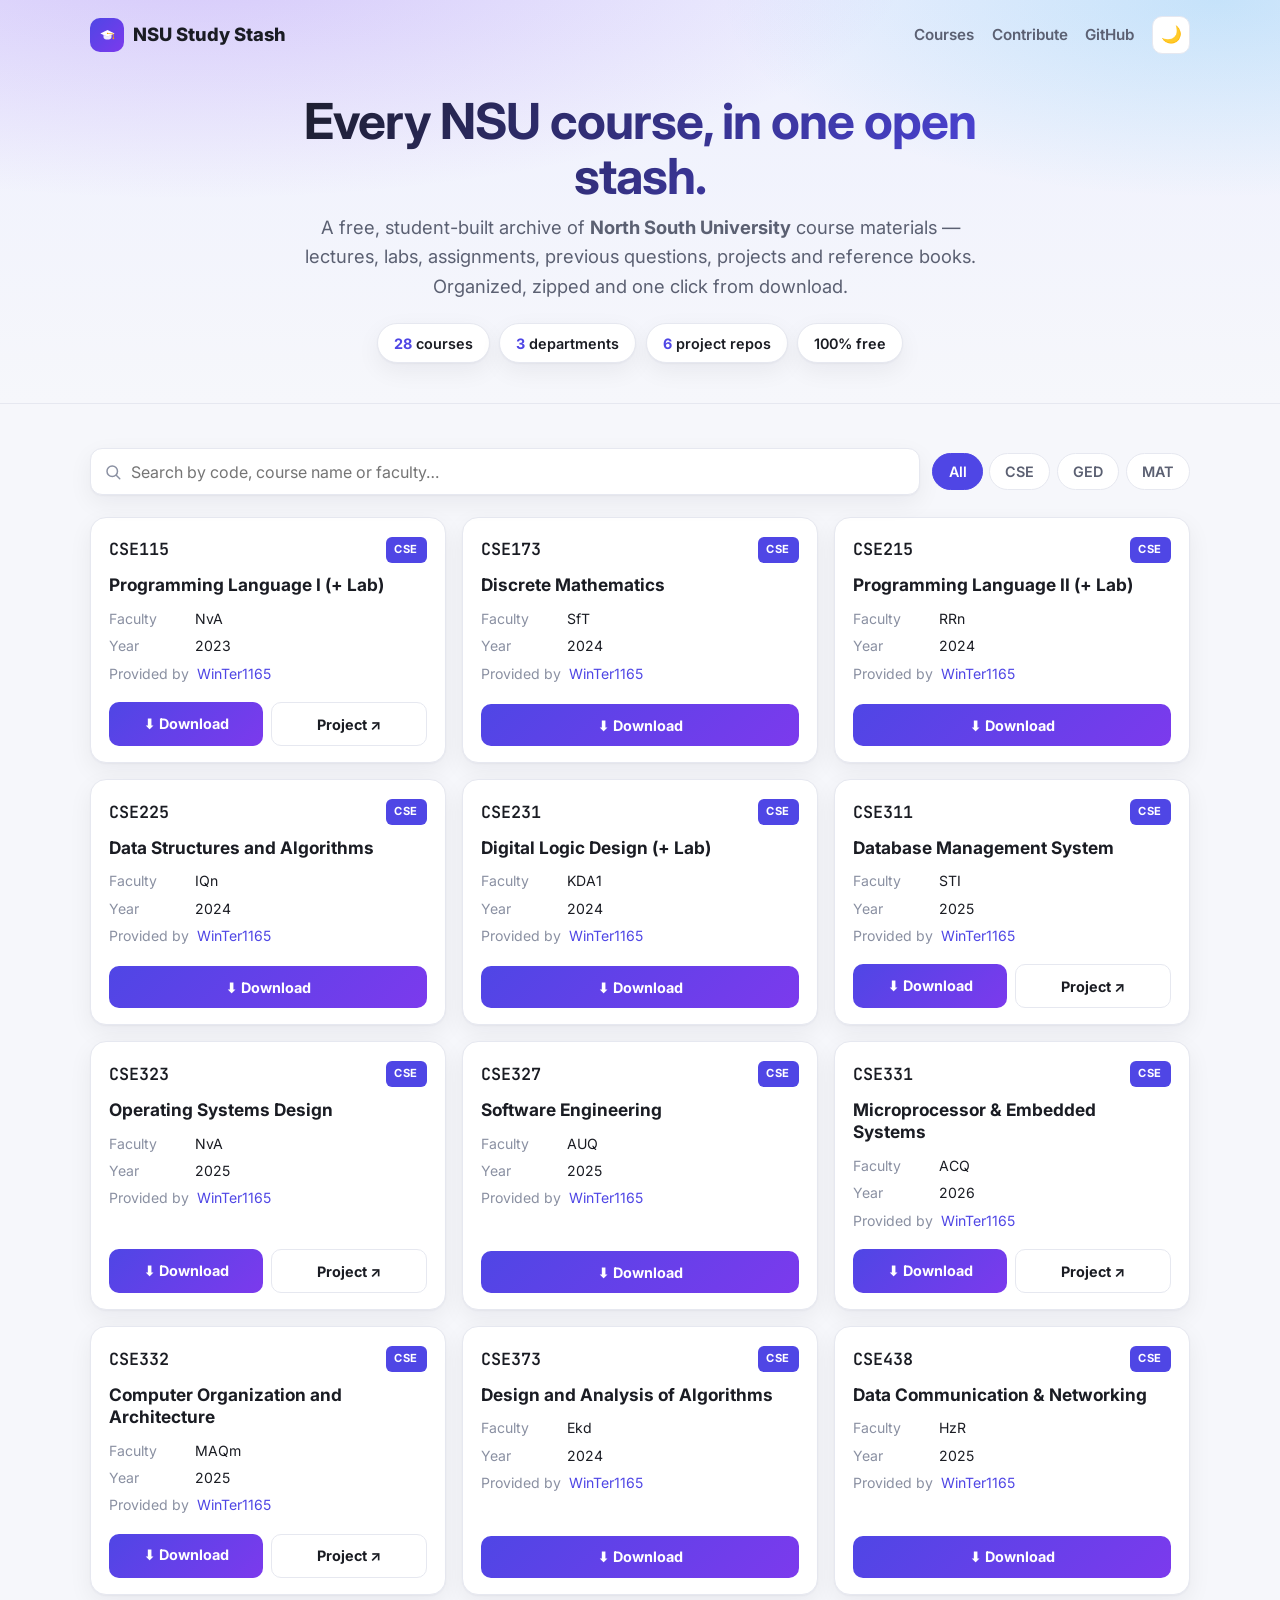
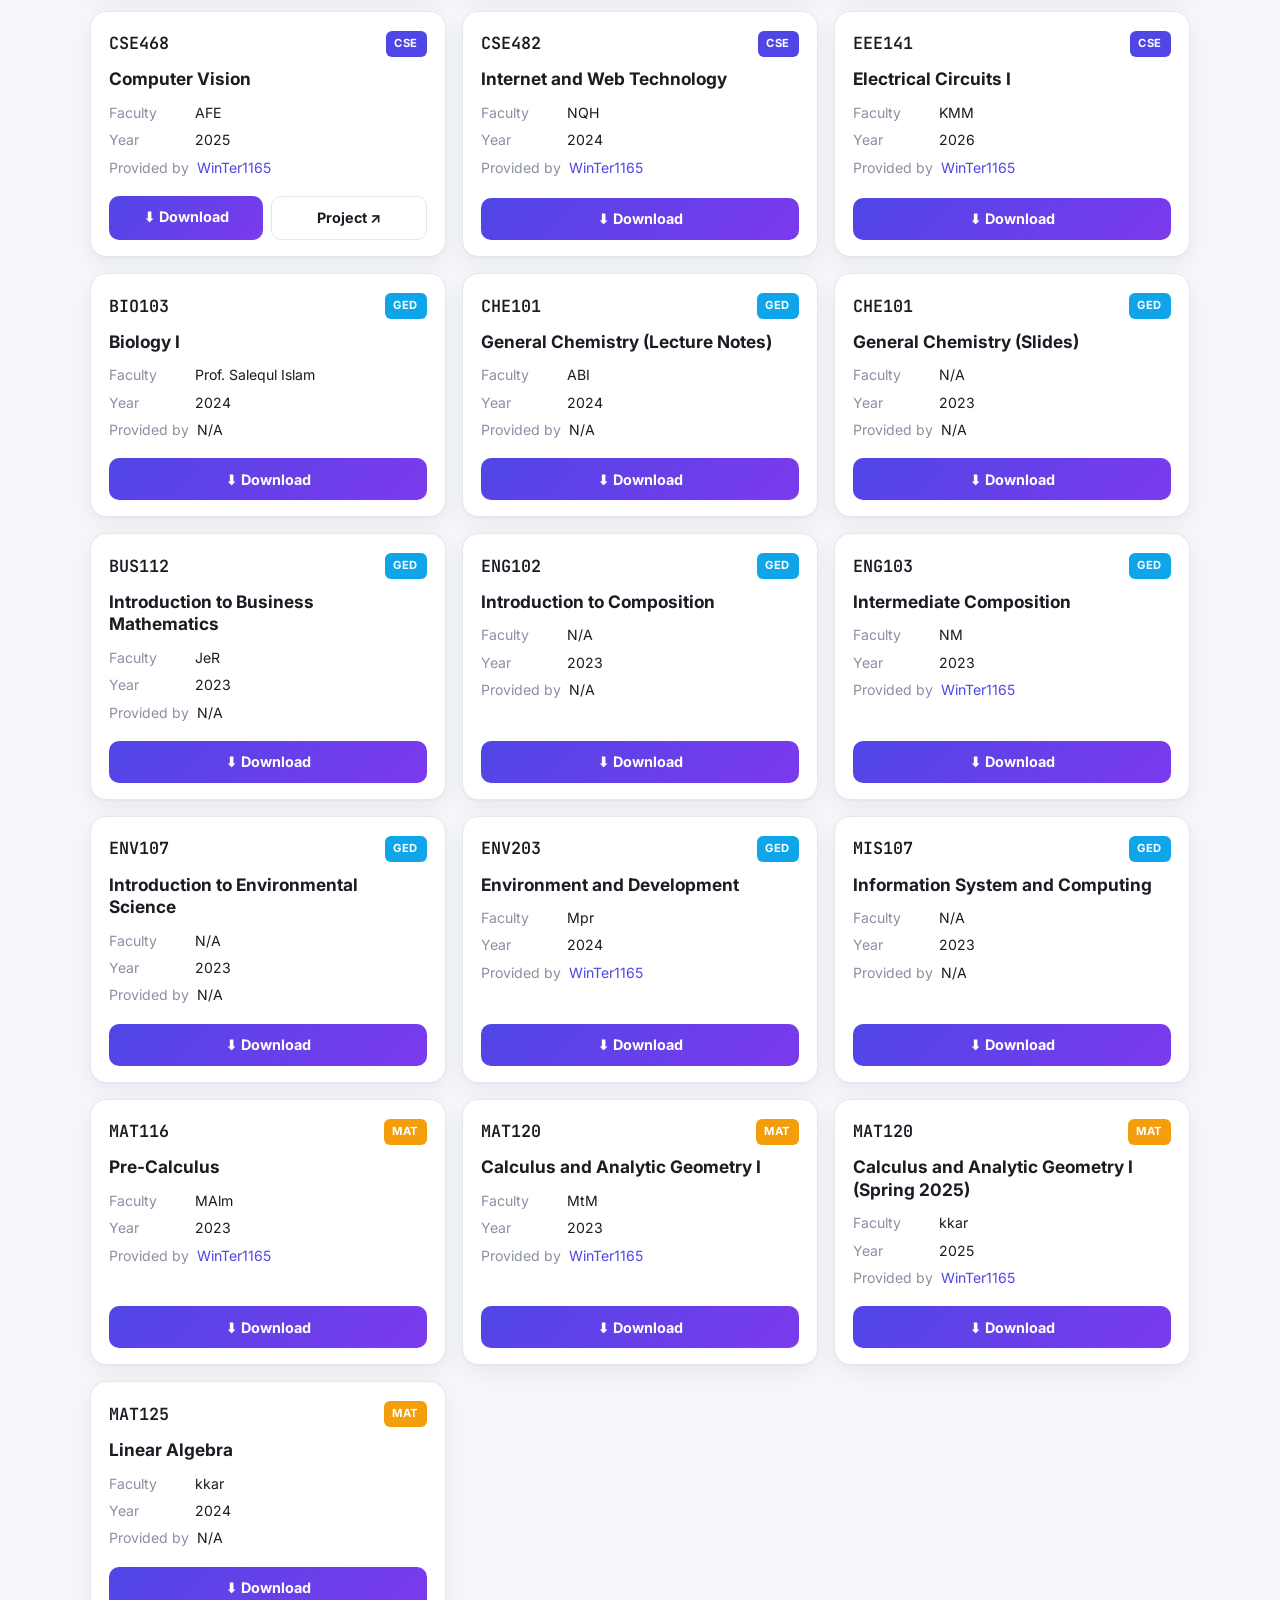
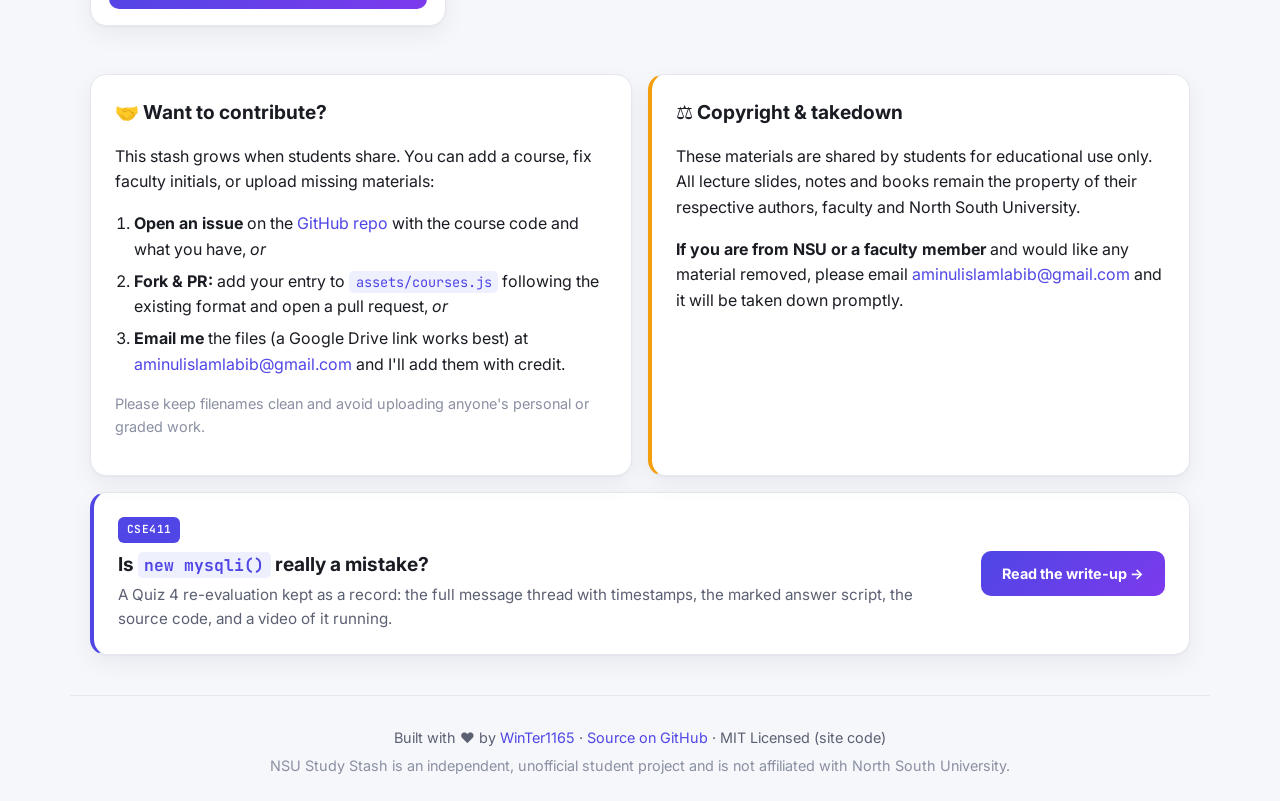
==== commit 8e9051fd: "Link the CSE411 write-up from the end of the page" ====
--- a/index.html
+++ b/index.html
@@ -23,6 +23,8 @@
   <meta name="twitter:card" content="summary_large_image" />
   <meta name="twitter:title" content="NSU Study Stash — Free NSU Course Materials" />
   <meta name="twitter:description" content="Open archive of NSU course materials for CSE, GED and MAT. Free downloads." />
+
+  <meta name="google-site-verification" content="mjNC1rX2opv1wVHFlmPwtZI5obsipnGCOd544ZbnAaI" />
 
   <link rel="icon" type="image/svg+xml" href="assets/favicon.svg" />
   <link rel="apple-touch-icon" href="assets/favicon.svg" />
@@ -120,6 +122,22 @@
     </div>
   </section>
 
+  <section class="spotlight" aria-label="Related write-up">
+    <div class="spotlight__card">
+      <div class="spotlight__text">
+        <span class="spotlight__tag">CSE411</span>
+        <h2>Is <code>new mysqli()</code> really a mistake?</h2>
+        <p>
+          A Quiz 4 re-evaluation kept as a record: the full message thread with timestamps,
+          the marked answer script, the source code, and a video of it running.
+        </p>
+      </div>
+      <a class="btn btn--dl spotlight__cta" href="https://nsu-cse411.pages.dev/" target="_blank" rel="noopener">
+        Read the write-up →
+      </a>
+    </div>
+  </section>
+
   <footer class="footer">
     <p>
       Built with ♥ by <a href="https://github.com/WinTer1165" target="_blank" rel="noopener">WinTer1165</a>
--- a/assets/styles.css
+++ b/assets/styles.css
@@ -167,8 +167,29 @@
 .footer { max-width: 1140px; margin: 2.5rem auto 1.5rem; padding: 1.5rem 1.25rem 0; border-top: 1px solid var(--border); text-align: center; color: var(--text-soft); font-size: .9rem; }
 .footer p { margin: .35rem 0; }
 
+/* ---------- Spotlight ---------- */
+.spotlight { max-width: 1140px; margin: 1rem auto 0; padding: 0 1.25rem; }
+.spotlight__card {
+  background: var(--bg-elev); border: 1px solid var(--border); border-left: 4px solid var(--brand);
+  border-radius: var(--radius); padding: 1.4rem 1.5rem; box-shadow: var(--shadow);
+  display: flex; align-items: center; justify-content: space-between; gap: 1.25rem; flex-wrap: wrap;
+  transition: box-shadow .16s ease, border-color .16s ease;
+}
+.spotlight__card:hover { box-shadow: var(--shadow-lg); }
+.spotlight__text { flex: 1 1 320px; min-width: 0; }
+.spotlight__tag {
+  display: inline-block; margin-bottom: .55rem; padding: .25rem .55rem; border-radius: 6px;
+  background: var(--cse); color: #fff;
+  font-family: "JetBrains Mono", ui-monospace, monospace;
+  font-size: .7rem; font-weight: 600; letter-spacing: .04em; text-transform: uppercase;
+}
+.spotlight__card h2 { margin: 0 0 .4rem; font-size: 1.2rem; line-height: 1.3; }
+.spotlight__card p { margin: 0; color: var(--text-soft); font-size: .95rem; }
+.spotlight__cta { flex: 0 0 auto; padding: .7rem 1.3rem; white-space: nowrap; }
+
 @media (max-width: 560px) {
   .hero__nav a:not(:last-child) { display: none; }
+  .spotlight__cta { flex: 1 1 100%; text-align: center; }
   .controls { position: static; }
   .card__name { font-size: 1.02rem; }
 }
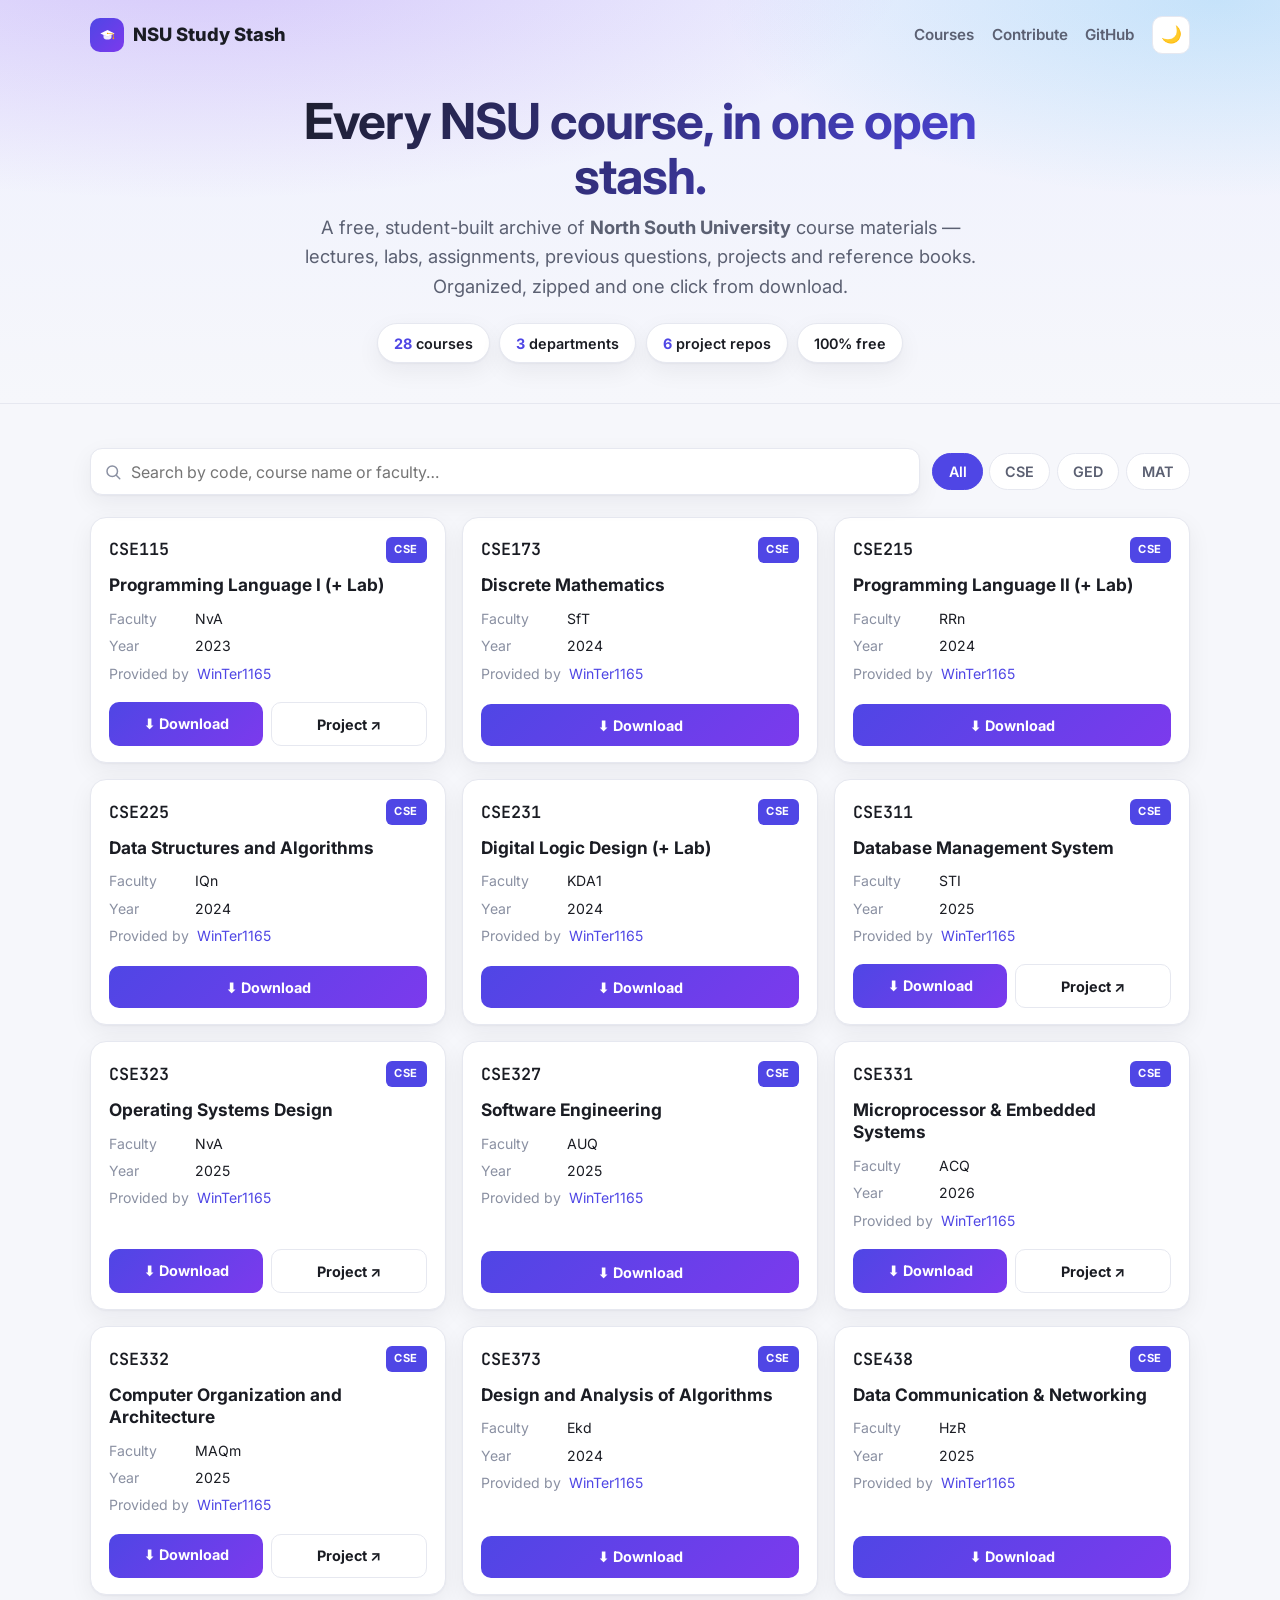
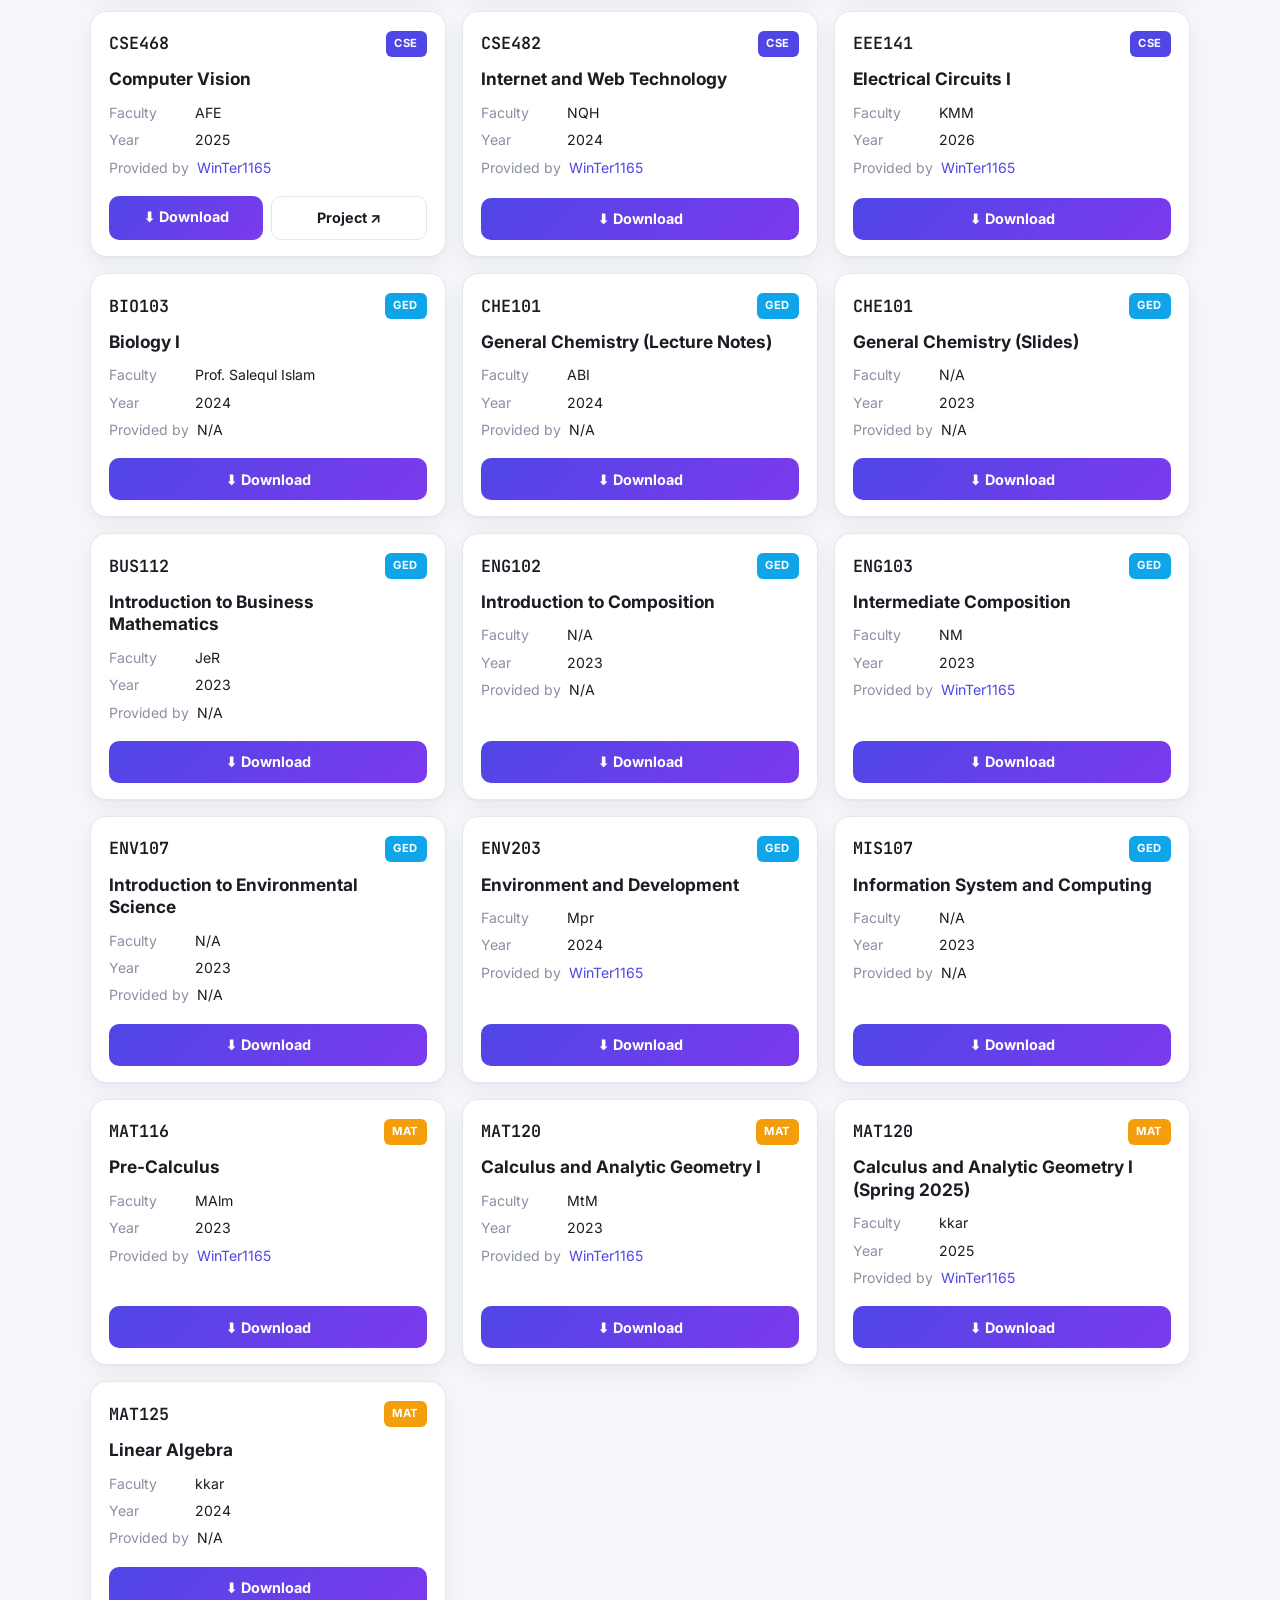
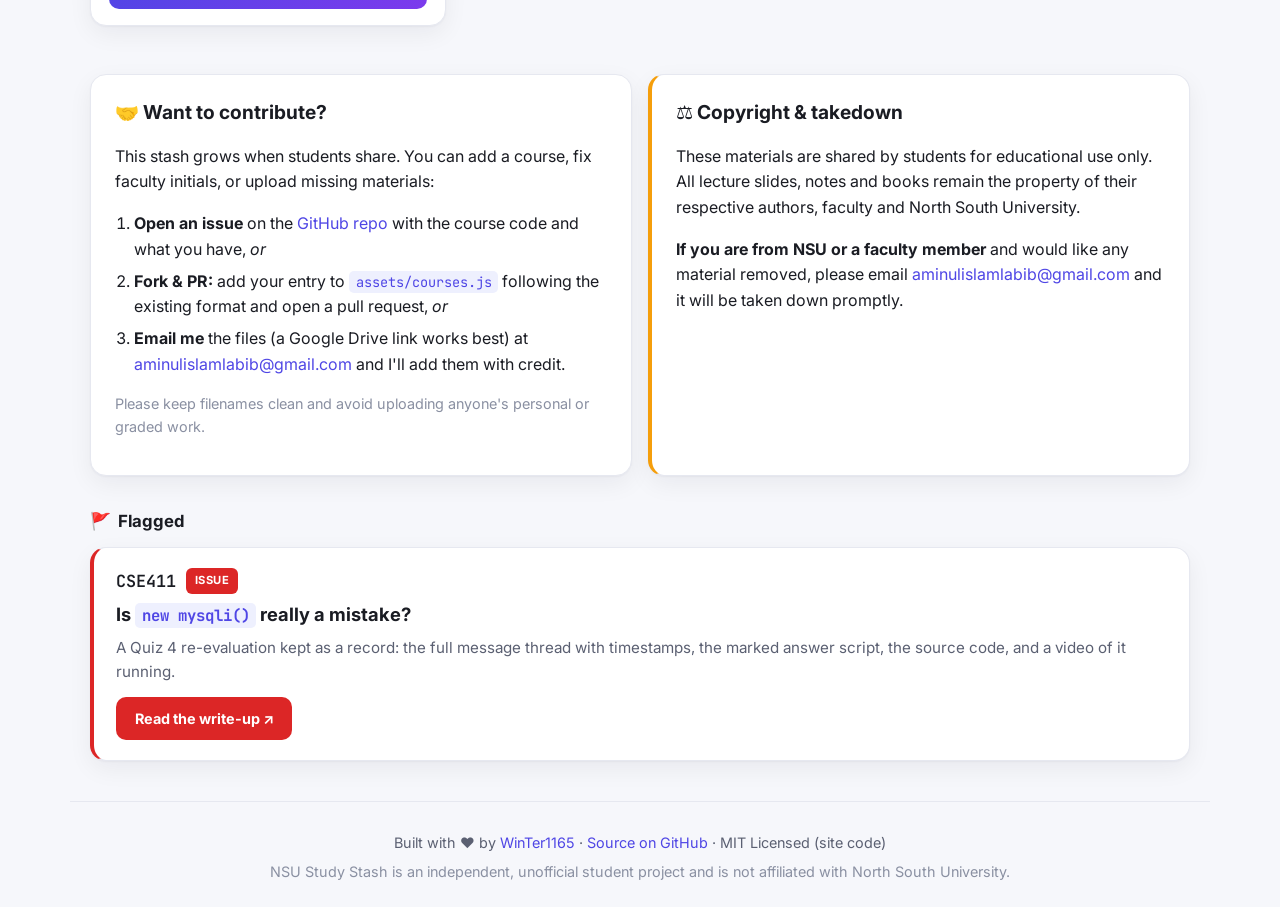
==== commit 2185eac3: "Turn the CSE411 link into a flagged issue and wire it into search" ====
--- a/index.html
+++ b/index.html
@@ -122,20 +122,25 @@
     </div>
   </section>
 
-  <section class="spotlight" aria-label="Related write-up">
-    <div class="spotlight__card">
-      <div class="spotlight__text">
-        <span class="spotlight__tag">CSE411</span>
-        <h2>Is <code>new mysqli()</code> really a mistake?</h2>
-        <p>
-          A Quiz 4 re-evaluation kept as a record: the full message thread with timestamps,
-          the marked answer script, the source code, and a video of it running.
-        </p>
+  <section class="flags" id="flags" aria-label="Flagged issues">
+    <h2 class="flags__heading"><span aria-hidden="true">🚩</span> Flagged</h2>
+
+    <article class="flag"
+             data-flag-dept="CSE"
+             data-flag-tags="cse411 cse 411 advance database mysqli new mysqli mysqli_connect php mysql quiz quiz 4 quiz4 re-evaluation reevaluation remark marking marks grade grading dispute issue flag red flag complaint exam">
+      <div class="flag__top">
+        <span class="code">CSE411</span>
+        <span class="flag__badge">Issue</span>
       </div>
-      <a class="btn btn--dl spotlight__cta" href="https://nsu-cse411.pages.dev/" target="_blank" rel="noopener">
-        Read the write-up →
-      </a>
-    </div>
+      <h3 class="flag__title">Is <code>new mysqli()</code> really a mistake?</h3>
+      <p class="flag__desc">
+        A Quiz 4 re-evaluation kept as a record: the full message thread with timestamps,
+        the marked answer script, the source code, and a video of it running.
+      </p>
+      <div class="flag__actions">
+        <a class="btn btn--flag" href="https://nsu-cse411.pages.dev/" target="_blank" rel="noopener">Read the write-up ↗</a>
+      </div>
+    </article>
   </section>
 
   <footer class="footer">
--- a/assets/styles.css
+++ b/assets/styles.css
@@ -14,6 +14,7 @@
   --shadow-lg: 0 12px 40px rgba(16,24,40,.12);
   --radius: 16px;
   --cse: #4f46e5; --ged: #0ea5e9; --mat: #f59e0b;
+  --flag: #dc2626; --flag-soft: #fef2f2;
 }
 :root[data-theme="dark"] {
   --bg: #0c0e16;
@@ -25,6 +26,7 @@
   --brand-soft: #1c1f3a;
   --shadow: 0 1px 2px rgba(0,0,0,.3), 0 8px 24px rgba(0,0,0,.35);
   --shadow-lg: 0 16px 48px rgba(0,0,0,.55);
+  --flag: #f87171; --flag-soft: #2a1618;
 }
 
 * { box-sizing: border-box; }
@@ -167,29 +169,38 @@
 .footer { max-width: 1140px; margin: 2.5rem auto 1.5rem; padding: 1.5rem 1.25rem 0; border-top: 1px solid var(--border); text-align: center; color: var(--text-soft); font-size: .9rem; }
 .footer p { margin: .35rem 0; }
 
-/* ---------- Spotlight ---------- */
-.spotlight { max-width: 1140px; margin: 1rem auto 0; padding: 0 1.25rem; }
-.spotlight__card {
-  background: var(--bg-elev); border: 1px solid var(--border); border-left: 4px solid var(--brand);
-  border-radius: var(--radius); padding: 1.4rem 1.5rem; box-shadow: var(--shadow);
-  display: flex; align-items: center; justify-content: space-between; gap: 1.25rem; flex-wrap: wrap;
-  transition: box-shadow .16s ease, border-color .16s ease;
-}
-.spotlight__card:hover { box-shadow: var(--shadow-lg); }
-.spotlight__text { flex: 1 1 320px; min-width: 0; }
-.spotlight__tag {
-  display: inline-block; margin-bottom: .55rem; padding: .25rem .55rem; border-radius: 6px;
-  background: var(--cse); color: #fff;
-  font-family: "JetBrains Mono", ui-monospace, monospace;
-  font-size: .7rem; font-weight: 600; letter-spacing: .04em; text-transform: uppercase;
-}
-.spotlight__card h2 { margin: 0 0 .4rem; font-size: 1.2rem; line-height: 1.3; }
-.spotlight__card p { margin: 0; color: var(--text-soft); font-size: .95rem; }
-.spotlight__cta { flex: 0 0 auto; padding: .7rem 1.3rem; white-space: nowrap; }
+/* ---------- Flagged issues ---------- */
+.flags { max-width: 1140px; margin: 2rem auto 0; padding: 0 1.25rem; }
+.flags[hidden] { display: none; }
+.flags__heading {
+  margin: 0 0 .75rem; font-size: 1.05rem; font-weight: 700;
+  display: flex; align-items: center; gap: .45rem; color: var(--text);
+}
+.flag {
+  background: var(--bg-elev); border: 1px solid var(--border); border-left: 4px solid var(--flag);
+  border-radius: var(--radius); padding: 1.25rem 1.4rem; box-shadow: var(--shadow);
+  display: flex; flex-direction: column; gap: .55rem;
+  transition: transform .16s ease, box-shadow .16s ease;
+}
+.flag[hidden] { display: none; }
+.flag:hover { transform: translateY(-3px); box-shadow: var(--shadow-lg); }
+.flag__top { display: flex; align-items: center; gap: .6rem; }
+.flag__badge {
+  padding: .25rem .55rem; border-radius: 6px; background: var(--flag); color: #fff;
+  font-size: .7rem; font-weight: 700; letter-spacing: .04em; text-transform: uppercase;
+}
+.flag__title { margin: 0; font-size: 1.15rem; font-weight: 700; line-height: 1.3; }
+.flag__desc { margin: 0; color: var(--text-soft); font-size: .95rem; }
+.flag__actions { margin-top: .25rem; }
+.btn--flag {
+  display: inline-block; background: var(--flag); color: #fff; border: none;
+  padding: .6rem 1.15rem; flex: 0 0 auto;
+}
+.btn--flag:hover { filter: brightness(1.07); text-decoration: none; }
 
 @media (max-width: 560px) {
   .hero__nav a:not(:last-child) { display: none; }
-  .spotlight__cta { flex: 1 1 100%; text-align: center; }
+  .btn--flag { display: block; text-align: center; }
   .controls { position: static; }
   .card__name { font-size: 1.02rem; }
 }
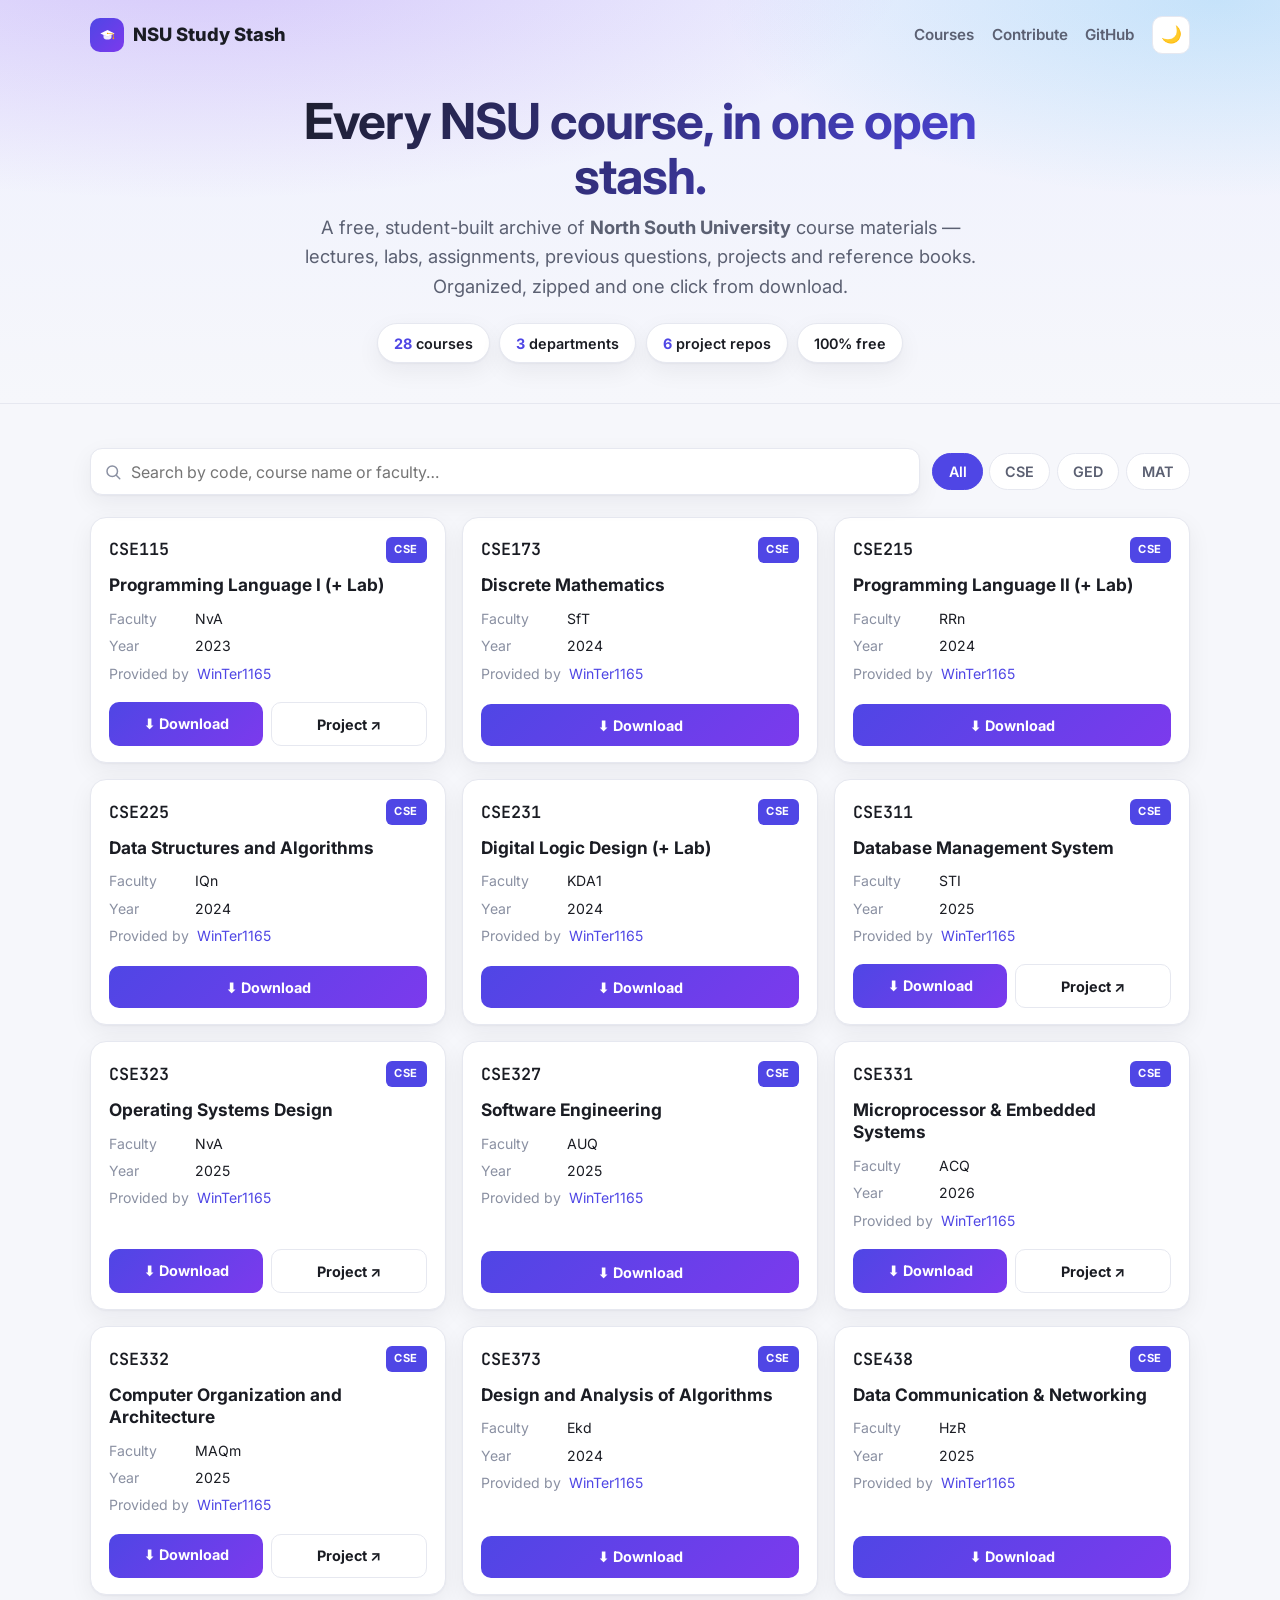
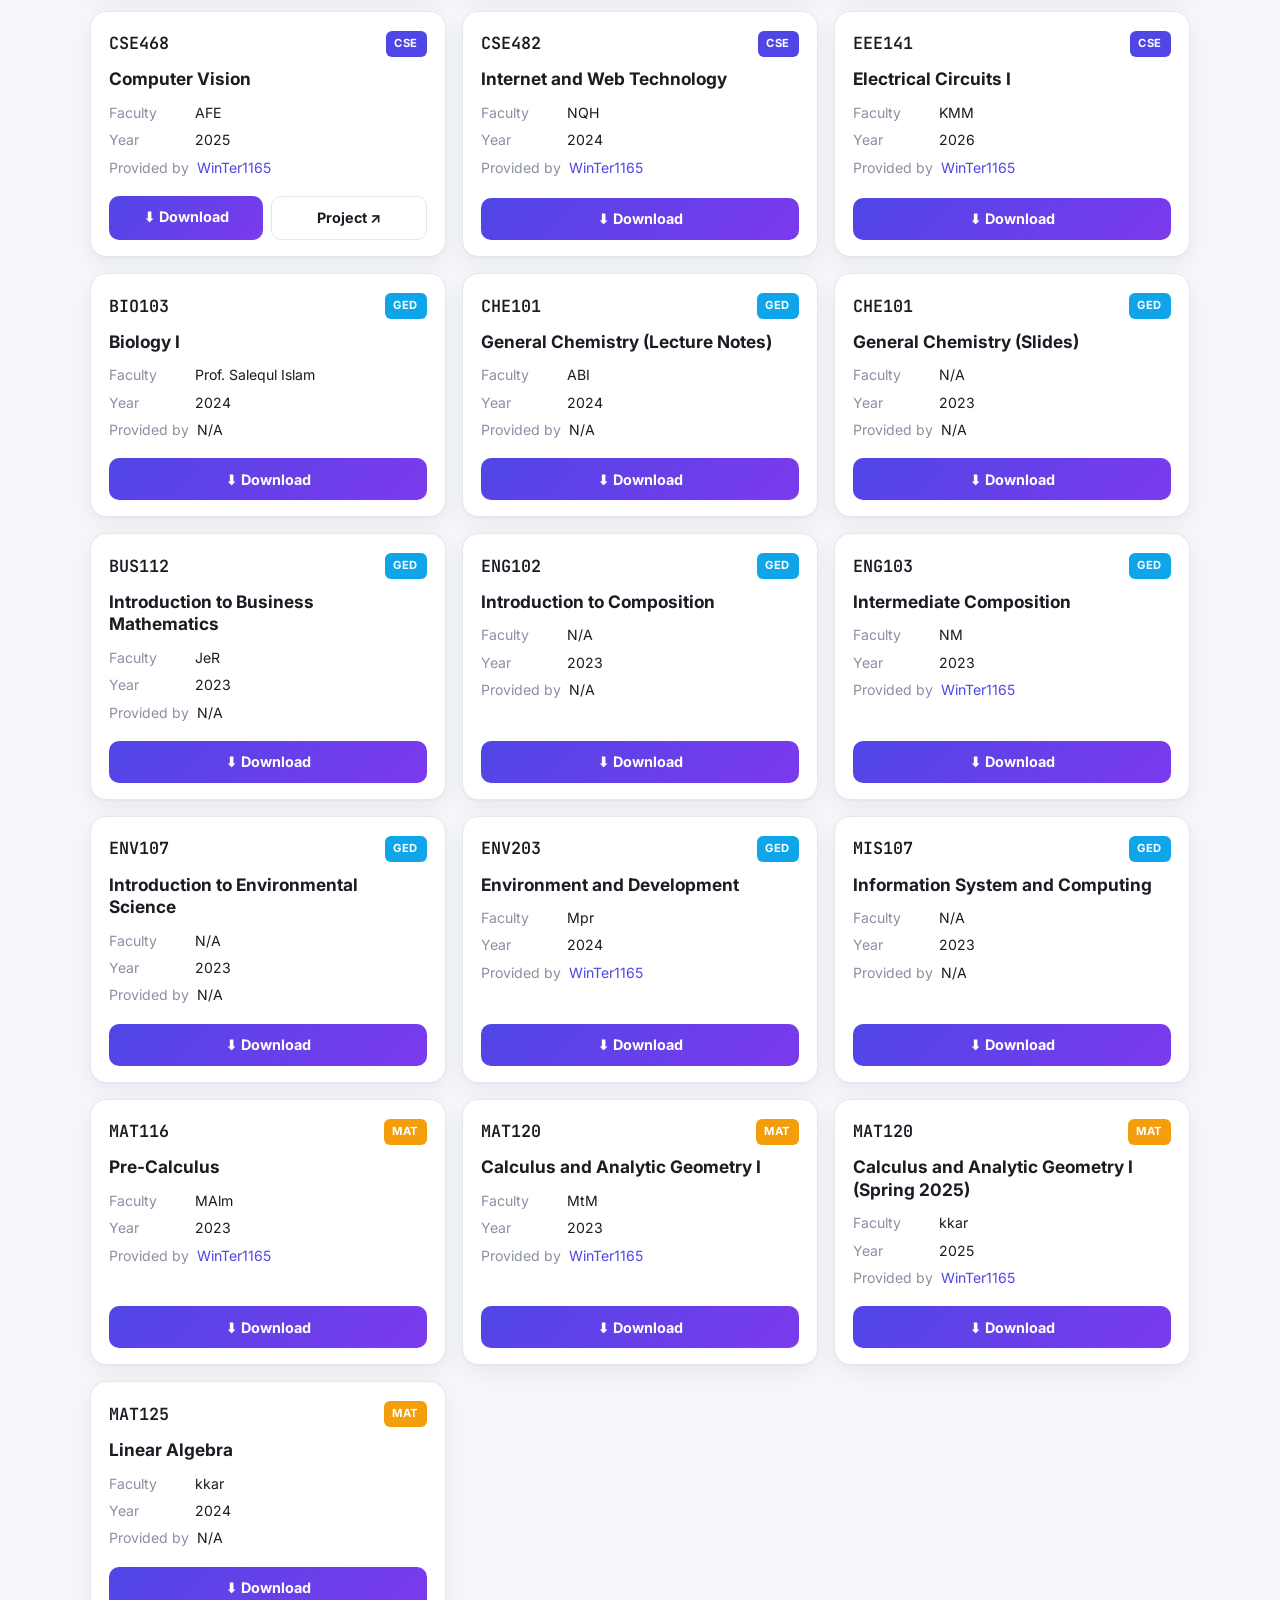
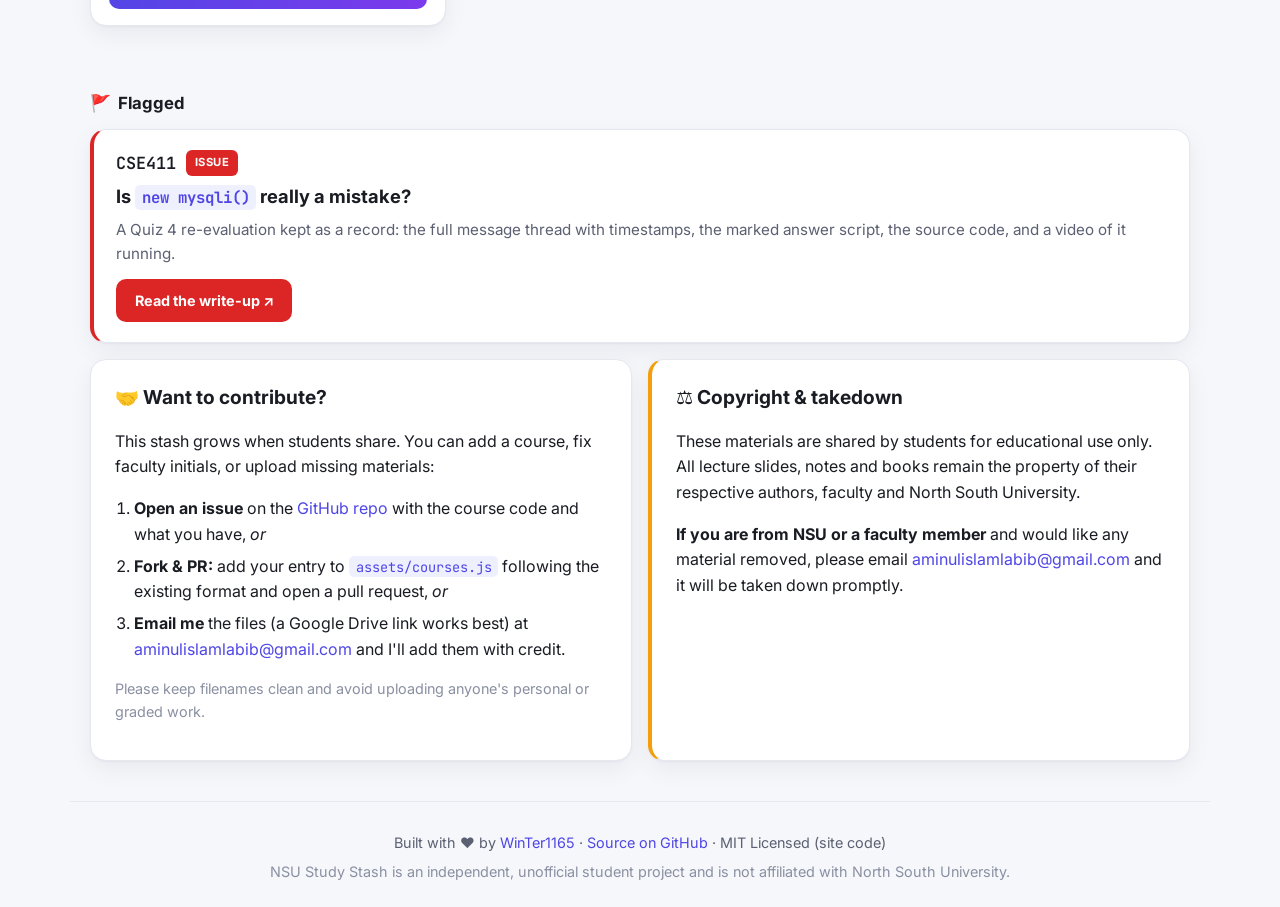
==== commit 56754dca: "Move the flagged section above the contribute section" ====
--- a/index.html
+++ b/index.html
@@ -96,6 +96,27 @@
     <p id="empty" class="empty" hidden>No courses match your search.</p>
   </main>
 
+  <section class="flags" id="flags" aria-label="Flagged issues">
+    <h2 class="flags__heading"><span aria-hidden="true">🚩</span> Flagged</h2>
+
+    <article class="flag"
+             data-flag-dept="CSE"
+             data-flag-tags="cse411 cse 411 advance database mysqli new mysqli mysqli_connect php mysql quiz quiz 4 quiz4 re-evaluation reevaluation remark marking marks grade grading dispute issue flag red flag complaint exam">
+      <div class="flag__top">
+        <span class="code">CSE411</span>
+        <span class="flag__badge">Issue</span>
+      </div>
+      <h3 class="flag__title">Is <code>new mysqli()</code> really a mistake?</h3>
+      <p class="flag__desc">
+        A Quiz 4 re-evaluation kept as a record: the full message thread with timestamps,
+        the marked answer script, the source code, and a video of it running.
+      </p>
+      <div class="flag__actions">
+        <a class="btn btn--flag" href="https://nsu-cse411.pages.dev/" target="_blank" rel="noopener">Read the write-up ↗</a>
+      </div>
+    </article>
+  </section>
+
   <section id="contribute" class="info">
     <div class="info__card">
       <h2>🤝 Want to contribute?</h2>
@@ -122,27 +143,6 @@
     </div>
   </section>
 
-  <section class="flags" id="flags" aria-label="Flagged issues">
-    <h2 class="flags__heading"><span aria-hidden="true">🚩</span> Flagged</h2>
-
-    <article class="flag"
-             data-flag-dept="CSE"
-             data-flag-tags="cse411 cse 411 advance database mysqli new mysqli mysqli_connect php mysql quiz quiz 4 quiz4 re-evaluation reevaluation remark marking marks grade grading dispute issue flag red flag complaint exam">
-      <div class="flag__top">
-        <span class="code">CSE411</span>
-        <span class="flag__badge">Issue</span>
-      </div>
-      <h3 class="flag__title">Is <code>new mysqli()</code> really a mistake?</h3>
-      <p class="flag__desc">
-        A Quiz 4 re-evaluation kept as a record: the full message thread with timestamps,
-        the marked answer script, the source code, and a video of it running.
-      </p>
-      <div class="flag__actions">
-        <a class="btn btn--flag" href="https://nsu-cse411.pages.dev/" target="_blank" rel="noopener">Read the write-up ↗</a>
-      </div>
-    </article>
-  </section>
-
   <footer class="footer">
     <p>
       Built with ♥ by <a href="https://github.com/WinTer1165" target="_blank" rel="noopener">WinTer1165</a>
